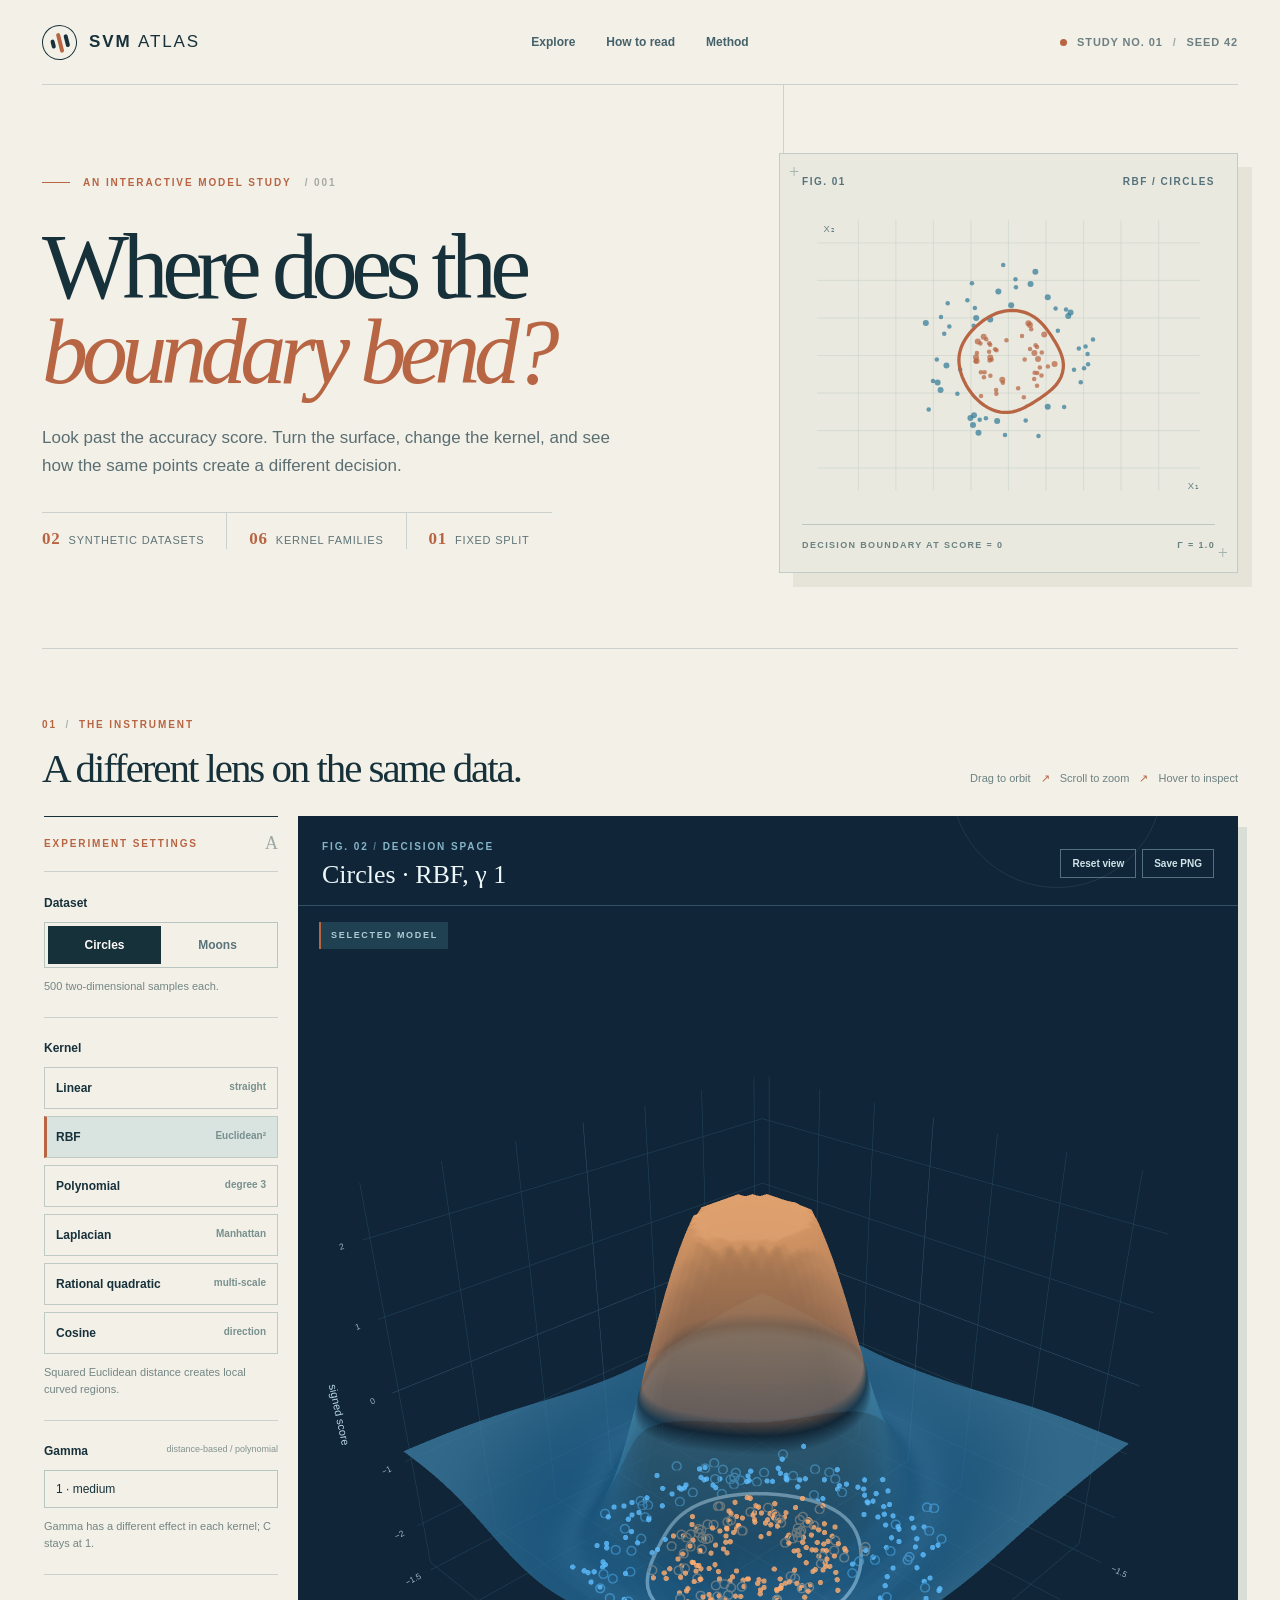
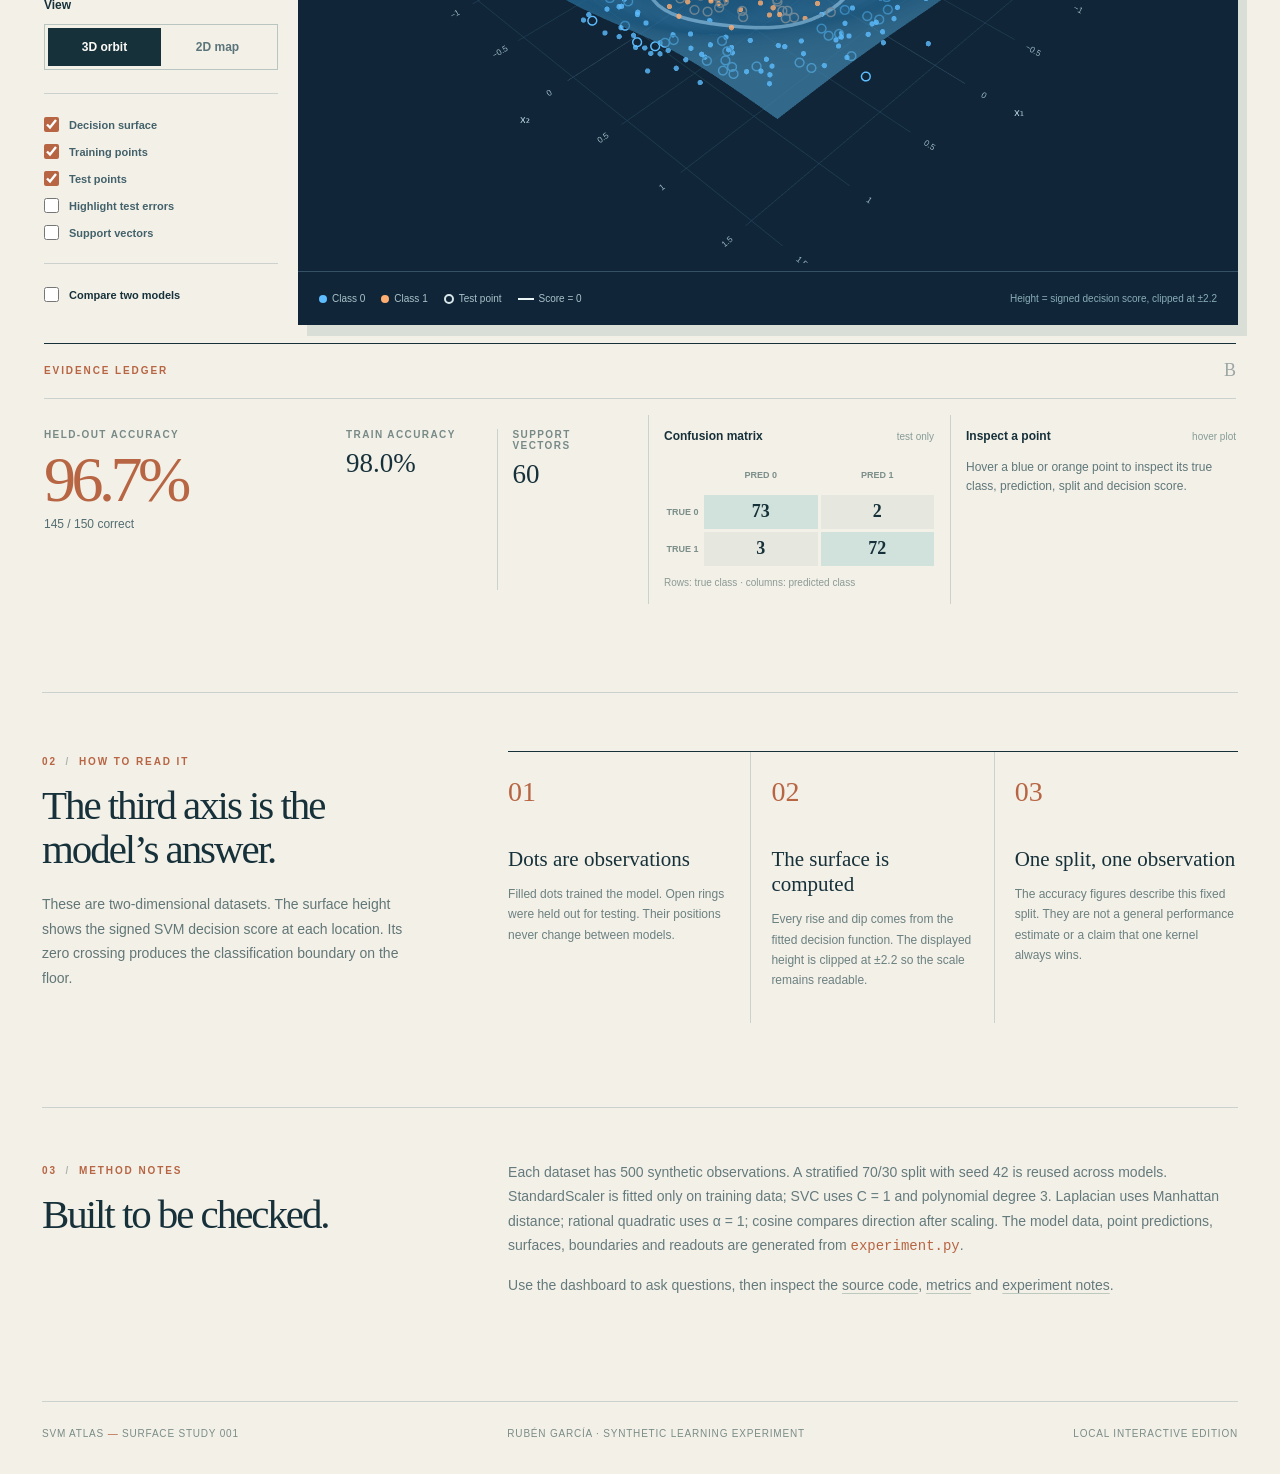
==== dashboard/index.html @ 15406831 "Publish SVM Kernel Atlas and interactive study" ====
<!doctype html>
<html lang="en">
<head>
  <meta charset="utf-8">
  <meta name="viewport" content="width=device-width, initial-scale=1">
  <meta name="theme-color" content="#f3f0e8">
  <meta name="description" content="Explore how SVM kernels change decision surfaces on synthetic circles and moons. Rotate the 3D model and compare held-out results.">
  <title>SVM Decision Surface Lab · Rubén García</title>
  <link rel="icon" href="favicon.svg" type="image/svg+xml">
  <link rel="stylesheet" href="styles.css">
  <script defer src="vendor/plotly.min.js"></script>
  <script defer src="data.js"></script>
  <script defer src="app.js"></script>
</head>
<body>
  <div class="site-shell">
    <header class="site-header">
      <a class="brand" href="#top" aria-label="SVM Decision Surface Lab, back to top">
        <span class="brand-mark" aria-hidden="true"><span></span><span></span><span></span></span>
        <span>SVM <strong>ATLAS</strong></span>
      </a>
      <nav aria-label="Page sections"><a href="#explore">Explore</a><a href="#how-to-read">How to read</a><a href="#method">Method</a></nav>
      <span class="header-status"><i aria-hidden="true"></i> Study no. 01 <span class="header-divider">/</span> Seed 42</span>
    </header>

    <main id="top">
      <section class="hero" aria-labelledby="hero-title">
        <div class="hero-copy">
          <div class="eyebrow"><span class="eyebrow-line"></span> AN INTERACTIVE MODEL STUDY <span class="hero-number">/ 001</span></div>
          <h1 id="hero-title">Where does the<br><em>boundary bend?</em></h1>
          <p>Look past the accuracy score. Turn the surface, change the kernel, and see how the same points create a different decision.</p>
          <div class="hero-meta"><span><b>02</b> synthetic datasets</span><span><b>06</b> kernel families</span><span><b>01</b> fixed split</span></div>
        </div>
        <figure class="hero-art" aria-label="Actual zero-score boundary and a sample of points from the circles RBF model"><div class="hero-art-top"><span>FIG. 01</span><span>RBF / CIRCLES</span></div><svg id="hero-plot" viewBox="0 0 440 320" role="img" aria-label="Circular SVM boundary among synthetic points"></svg><figcaption><span>Decision boundary at score = 0</span><span>γ = 1.0</span></figcaption></figure>
      </section>

      <section class="workspace" id="explore" aria-labelledby="explore-title">
        <div class="section-heading"><div><span class="section-index">01 <span>/</span> THE INSTRUMENT</span><h2 id="explore-title">A different lens on the same data.</h2></div><p id="view-instructions">Drag to orbit <span>↗</span> Scroll to zoom <span>↗</span> Hover to inspect</p></div>
        <div class="workspace-grid">
          <aside class="panel controls" aria-label="Experiment controls">
            <div class="panel-heading"><span class="panel-kicker">EXPERIMENT SETTINGS</span><span class="panel-id">A</span></div>
            <div class="control-group"><h3>Dataset</h3><div class="segmented" role="group" aria-label="Dataset"><button type="button" data-dataset="circles" class="active" aria-pressed="true">Circles</button><button type="button" data-dataset="moons" aria-pressed="false">Moons</button></div><p>500 two-dimensional samples each.</p></div>
            <div class="control-group"><h3>Kernel</h3><div class="kernel-stack" role="group" aria-label="Kernel"><button type="button" data-kernel="linear">Linear <span>straight</span></button><button type="button" data-kernel="rbf" class="active">RBF <span>Euclidean²</span></button><button type="button" data-kernel="poly">Polynomial <span>degree 3</span></button><button type="button" data-kernel="laplacian">Laplacian <span>Manhattan</span></button><button type="button" data-kernel="rational_quadratic">Rational quadratic <span>multi-scale</span></button><button type="button" data-kernel="cosine">Cosine <span>direction</span></button></div><p id="kernel-explainer">RBF compares squared Euclidean distances, creating local curved regions.</p></div>
            <div class="control-group"><label for="gamma">Gamma <span class="hint">distance-based / polynomial</span></label><select id="gamma"><option value="0.1">0.1 · low</option><option value="1" selected>1 · medium</option><option value="10">10 · high</option></select><p>Gamma has a different effect in each kernel; C stays at 1.</p></div>
            <div class="control-group"><h3>View</h3><div class="segmented" role="group" aria-label="Chart view"><button type="button" data-view="3d" class="active" aria-pressed="true">3D orbit</button><button type="button" data-view="2d" aria-pressed="false">2D map</button></div></div>
            <div class="control-group switch-list"><label><input type="checkbox" id="show-surface" checked><span>Decision surface</span></label><label><input type="checkbox" id="show-train" checked><span>Training points</span></label><label><input type="checkbox" id="show-test" checked><span>Test points</span></label><label><input type="checkbox" id="show-errors"><span>Highlight test errors</span></label><label><input type="checkbox" id="show-support"><span>Support vectors</span></label></div>
            <div class="control-group compare-controls"><label class="compare-switch"><input type="checkbox" id="compare"><span>Compare two models</span></label><div id="compare-options" hidden><label for="compare-kernel">Compare against</label><select id="compare-kernel"><option value="linear" selected>Linear</option><option value="rbf:0.1">RBF · gamma 0.1</option><option value="rbf:1">RBF · gamma 1</option><option value="rbf:10">RBF · gamma 10</option><option value="poly:0.1">Polynomial · gamma 0.1</option><option value="poly:1">Polynomial · gamma 1</option><option value="poly:10">Polynomial · gamma 10</option><option value="laplacian:0.1">Laplacian · gamma 0.1</option><option value="laplacian:1">Laplacian · gamma 1</option><option value="laplacian:10">Laplacian · gamma 10</option><option value="rational_quadratic:0.1">Rational quadratic · gamma 0.1</option><option value="rational_quadratic:1">Rational quadratic · gamma 1</option><option value="rational_quadratic:10">Rational quadratic · gamma 10</option><option value="cosine">Cosine</option></select><p>Both views share the same dataset and camera.</p></div></div>
          </aside>

          <div class="panel visual-panel">
            <div class="visual-toolbar"><div><span class="panel-kicker">FIG. 02 <span>/</span> DECISION SPACE</span><h3 id="chart-title">Circles · RBF, γ 1</h3></div><div class="toolbar-actions"><button type="button" id="reset-camera" title="Reset 3D camera">Reset view</button><button type="button" id="export-image" title="Download current chart as PNG">Save PNG</button></div></div>
            <div class="plot-grid" id="plot-grid"><div class="plot-unit"><span class="plot-label">SELECTED MODEL</span><div id="plot-a" class="plot" role="img" aria-label="Interactive decision surface for the selected SVM model"></div></div><div class="plot-unit secondary" id="secondary-unit" hidden><span class="plot-label">COMPARISON</span><div id="plot-b" class="plot" role="img" aria-label="Interactive decision surface for the comparison SVM model"></div></div></div>
            <div class="chart-foot"><div class="legend"><span><i class="dot blue"></i> Class 0</span><span><i class="dot orange"></i> Class 1</span><span><i class="ring"></i> Test point</span><span><i class="line"></i> Score = 0</span></div><span class="chart-note" id="chart-note">Height = signed decision score, clipped at ±2.2</span></div>
          </div>

          <aside class="panel results" aria-label="Model results">
            <div class="panel-heading"><span class="panel-kicker">EVIDENCE LEDGER</span><span class="panel-id">B</span></div>
            <div class="primary-stat"><span>HELD-OUT ACCURACY</span><strong id="test-accuracy">96.7%</strong><small id="correct-count">145 / 150 correct</small></div>
            <div class="metric-pair"><div><span>TRAIN ACCURACY</span><strong id="train-accuracy">98.0%</strong></div><div><span>SUPPORT VECTORS</span><strong id="support-count">60</strong></div></div>
            <div class="readout-block"><div class="block-title"><h3>Confusion matrix</h3><span>test only</span></div><div class="matrix" id="confusion-matrix" aria-label="Confusion matrix for held-out test samples"></div><div class="matrix-caption">Rows: true class · columns: predicted class</div></div>
            <div class="readout-block" id="comparison-readout" hidden><div class="block-title"><h3>Comparison</h3><span>same test points</span></div><p id="comparison-text"></p></div>
            <div class="readout-block inspect"><div class="block-title"><h3>Inspect a point</h3><span>hover plot</span></div><p id="point-detail">Hover a blue or orange point to inspect its true class, prediction, split and decision score.</p></div>
          </aside>
        </div>
      </section>

      <section class="explain-grid" id="how-to-read" aria-labelledby="read-title">
        <div><span class="section-index">02 <span>/</span> HOW TO READ IT</span><h2 id="read-title">The third axis is the model’s answer.</h2><p>These are two-dimensional datasets. The surface height shows the signed SVM decision score at each location. Its zero crossing produces the classification boundary on the floor.</p></div>
        <div class="explain-cards"><article><span>01</span><h3>Dots are observations</h3><p>Filled dots trained the model. Open rings were held out for testing. Their positions never change between models.</p></article><article><span>02</span><h3>The surface is computed</h3><p>Every rise and dip comes from the fitted decision function. The displayed height is clipped at ±2.2 so the scale remains readable.</p></article><article><span>03</span><h3>One split, one observation</h3><p>The accuracy figures describe this fixed split. They are not a general performance estimate or a claim that one kernel always wins.</p></article></div>
      </section>

      <section class="method" id="method" aria-labelledby="method-title"><div><span class="section-index">03 <span>/</span> METHOD NOTES</span><h2 id="method-title">Built to be checked.</h2></div><div><p>Each dataset has 500 synthetic observations. A stratified 70/30 split with seed 42 is reused across models. StandardScaler is fitted only on training data; SVC uses C = 1 and polynomial degree 3. Laplacian uses Manhattan distance; rational quadratic uses α = 1; cosine compares direction after scaling. The model data, point predictions, surfaces, boundaries and readouts are generated from <code>experiment.py</code>.</p><p>Use the dashboard to ask questions, then inspect the <a href="../experiment.py">source code</a>, <a href="../output/metrics.json">metrics</a> and <a href="../README.md">experiment notes</a>.</p></div></section>
    </main>
    <footer><span>SVM ATLAS <i>—</i> SURFACE STUDY 001</span><span>Rubén García · Synthetic learning experiment</span><span>Local interactive edition</span></footer>
  </div>
  <div class="loading" id="loading" role="status">Preparing the decision surface…</div>
</body>
</html>
---- dashboard/styles.css ----
:root {
  color-scheme: light;
  --paper: #f3f0e8;
  --white: #fcfaf6;
  --ink: #17313a;
  --muted: #6d7f80;
  --rule: #cbd2ce;
  --rust: #b76543;
  --blue: #327b99;
  --stage: #102638;
  --stage-rule: #365065;
  --sans: Inter, ui-sans-serif, -apple-system, BlinkMacSystemFont, "Segoe UI", sans-serif;
  --serif: Iowan Old Style, Baskerville, Georgia, serif;
}

* { box-sizing: border-box; }
html { scroll-behavior: smooth; }
body { margin: 0; min-width: 320px; color: var(--ink); background: var(--paper); font-family: var(--sans); }
button, select { font: inherit; }
button { cursor: pointer; }
a { color: inherit; text-decoration: none; }
a:hover { text-decoration: underline; text-underline-offset: 4px; }
:where(a, button, select, input):focus-visible { outline: 2px solid var(--rust); outline-offset: 3px; }
[hidden] { display: none !important; }
h1, h2, h3, p { margin-top: 0; }
figure { margin: 0; }

.site-shell { width: min(100% - 84px, 1660px); margin-inline: auto; }
.site-header { height: 85px; display: grid; grid-template-columns: 1fr auto 1fr; gap: 30px; align-items: center; border-bottom: 1px solid var(--rule); }
.brand { display: inline-flex; gap: 12px; align-items: center; width: max-content; font-size: 17px; letter-spacing: .11em; font-weight: 750; }
.brand strong { font-weight: 500; }
.brand:hover { text-decoration: none; }
.brand-mark { width: 35px; height: 35px; border: 1.4px solid var(--ink); border-radius: 50%; display: flex; align-items: center; justify-content: center; gap: 3px; transform: rotate(-14deg); }
.brand-mark span { display: block; width: 4px; border-radius: 5px; background: var(--ink); }
.brand-mark span:nth-child(1) { height: 9px; }
.brand-mark span:nth-child(2) { height: 20px; background: var(--rust); }
.brand-mark span:nth-child(3) { height: 13px; }
.site-header nav { display: flex; gap: 31px; }
.site-header nav a { font-size: 12px; color: #45616a; font-weight: 650; }
.header-status { justify-self: end; display: flex; gap: 10px; align-items: center; color: var(--muted); font-size: 11px; font-weight: 650; text-transform: uppercase; letter-spacing: .08em; }
.header-status i { width: 7px; height: 7px; border-radius: 50%; background: var(--rust); }
.header-divider { color: #a0aaa7; }

.hero { position: relative; min-height: 525px; display: grid; grid-template-columns: minmax(0, 1.1fr) minmax(350px, .75fr); gap: clamp(30px, 5vw, 95px); align-items: center; padding: 68px 0 75px; border-bottom: 1px solid var(--rule); }
.hero:before { content: ""; position: absolute; left: calc(62% - 1px); top: 0; width: 1px; height: 70px; background: var(--rule); }
.hero-copy { align-self: center; }
.eyebrow, .section-index, .panel-kicker, .panel-id, .plot-label { color: var(--rust); font-size: 10px; line-height: 1.2; font-weight: 800; letter-spacing: .19em; text-transform: uppercase; }
.eyebrow { display: flex; align-items: center; gap: 13px; }
.eyebrow-line { display: block; width: 28px; height: 1px; background: var(--rust); }
.hero-number { color: #a6aaa4; }
.hero h1 { font-family: var(--serif); font-size: clamp(70px, 7.2vw, 124px); font-weight: 500; line-height: .93; letter-spacing: -.07em; margin: 36px 0 28px; }
.hero h1 em { color: var(--rust); font-weight: 400; }
.hero-copy>p { max-width: 590px; font-size: 17px; line-height: 1.65; color: #5b6e72; margin-bottom: 32px; }
.hero-meta { display: flex; gap: 0; flex-wrap: wrap; border-top: 1px solid var(--rule); width: fit-content; max-width: 100%; }
.hero-meta span { display: flex; align-items: baseline; gap: 8px; padding: 16px 22px 0 0; margin-right: 22px; border-right: 1px solid var(--rule); color: #5f7477; font-size: 11px; text-transform: uppercase; letter-spacing: .07em; white-space: nowrap; }
.hero-meta span:last-child { border-right: 0; margin-right: 0; }
.hero-meta b { color: var(--rust); font-size: 17px; font-family: var(--serif); font-weight: 600; }
.hero-art { background: #e9e9df; min-height: 420px; padding: 22px; border: 1px solid #c2cbc6; box-shadow: 14px 14px 0 #e6e3d8; display: flex; flex-direction: column; justify-content: space-between; position: relative; }
.hero-art:before, .hero-art:after { content: "+"; position: absolute; color: #a3b3ae; font: 18px var(--serif); }
.hero-art:before { top: 8px; left: 9px; }.hero-art:after { bottom: 8px; right: 9px; }
.hero-art-top, .hero-art figcaption { display: flex; justify-content: space-between; gap: 20px; color: #55717a; text-transform: uppercase; font-size: 10px; font-weight: 750; letter-spacing: .15em; }
.hero-art figcaption { border-top: 1px solid #bbc8c0; padding-top: 15px; color: #6b8281; font-size: 9px; }
.hero-art svg { width: 100%; flex: 1; margin: 17px 0; overflow: visible; }
.hero-art .art-grid { stroke: #b8c7c1; stroke-width: .7; opacity: .55; }
.hero-art .art-boundary { fill: none; stroke: var(--rust); stroke-width: 3.5; stroke-linecap: round; stroke-linejoin: round; }
.hero-art .art-point-0 { fill: var(--blue); opacity: .72; }
.hero-art .art-point-1 { fill: var(--rust); opacity: .72; }
.hero-art .art-label { fill: #668084; font: 10px var(--sans); letter-spacing: .12em; }

.workspace, .explain-grid, .method { scroll-margin-top: 25px; }
.workspace { padding: 65px 0 88px; }
.section-heading { display: flex; align-items: end; justify-content: space-between; gap: 30px; margin-bottom: 26px; }
.section-index span { color: #aeb5ae; margin: 0 4px; }
.section-heading h2, .explain-grid h2, .method h2 { font: 500 clamp(35px, 3.2vw, 55px)/1.08 var(--serif); letter-spacing: -.05em; margin: 14px 0 0; }
.section-heading>p { color: #6d8181; font-size: 11px; white-space: nowrap; margin: 0 0 5px; }
.section-heading>p span { color: var(--rust); margin: 0 7px; }
.workspace-grid { display: grid; grid-template-columns: minmax(230px, 252px) minmax(460px, 1fr) minmax(240px, 276px); gap: 18px; align-items: stretch; }
.panel { min-width: 0; }
.controls, .results { padding: 0 2px; }
.panel-heading { display: flex; justify-content: space-between; align-items: center; border-top: 1px solid var(--ink); border-bottom: 1px solid var(--rule); padding: 16px 0; margin-bottom: 24px; }
.panel-id { color: #9ca7a4; font-family: var(--serif); font-size: 18px; font-weight: 400; letter-spacing: 0; }
.control-group { border-bottom: 1px solid var(--rule); padding: 0 0 23px; margin: 0 0 23px; }
.control-group h3, .control-group>label:not(.compare-switch) { display: block; font-size: 12px; font-weight: 750; margin: 0 0 12px; }
.control-group p { font-size: 11px; line-height: 1.5; color: #738684; margin: 10px 0 0; }
.segmented { display: flex; border: 1px solid #b8c5c1; padding: 3px; }
.segmented button { flex: 1; background: transparent; color: #5b7479; border: 0; min-width: 0; min-height: 38px; font-size: 12px; font-weight: 680; }
.segmented button.active { background: var(--ink); color: var(--white); }
.kernel-stack { display: grid; gap: 7px; }
.kernel-stack button { background: transparent; border: 1px solid #c0cac4; padding: 13px 11px; text-align: left; display: flex; justify-content: space-between; gap: 6px; color: var(--ink); font-size: 12px; font-weight: 700; transition: transform .18s, border-color .18s, background .18s; }
.kernel-stack button:hover { transform: translateX(3px); border-color: var(--rust); }
.kernel-stack button span { color: #78908e; font-size: 10px; font-weight: 550; }
.kernel-stack button.active { background: #d9e3df; border-left: 3px solid var(--rust); padding-left: 9px; }
.hint { float: right; color: #83928e; font-size: 9px; font-weight: 500; }
select { width: 100%; appearance: none; background: var(--white) linear-gradient(45deg, transparent 50%, var(--ink) 50%), linear-gradient(135deg, var(--ink) 50%, transparent 50%); background-position: calc(100% - 16px) 51%, calc(100% - 11px) 51%; background-size: 5px 5px; background-repeat: no-repeat; border: 1px solid #b9c5c0; border-radius: 0; padding: 11px 32px 11px 11px; color: var(--ink); font-size: 12px; }
select:disabled { opacity: .5; }
.switch-list { display: grid; gap: 12px; }
.switch-list label, .compare-switch { display: flex !important; align-items: center; gap: 10px; margin: 0 !important; color: #42616a; font-size: 11px !important; font-weight: 620 !important; cursor: pointer; }
.switch-list input, .compare-switch input { margin: 0; width: 15px; height: 15px; accent-color: var(--rust); }
.compare-controls { border: 0; margin-bottom: 0; }
.compare-switch { color: var(--ink) !important; font-weight: 780 !important; }
.compare-controls #compare-options { margin-top: 18px; }
.compare-controls #compare-options>label { font-size: 10px; color: #6c807c; }

.visual-panel { display: flex; flex-direction: column; background: var(--stage); color: #edf7f8; position: relative; overflow: hidden; box-shadow: 9px 11px 0 #d9ded6; }
.visual-panel:before { content: ""; position: absolute; width: 210px; height: 210px; border: 1px solid #ffffff13; border-radius: 50%; top: -140px; right: 8%; pointer-events: none; }
.visual-toolbar { display: flex; justify-content: space-between; align-items: center; gap: 15px; padding: 20px 24px 15px; border-bottom: 1px solid var(--stage-rule); }
.visual-toolbar .panel-kicker { color: #86b4c7; }.visual-toolbar .panel-kicker span { color: #52788a; }
.visual-toolbar h3 { margin: 6px 0 0; font: 400 26px var(--serif); }
.toolbar-actions { display: flex; gap: 6px; }
.toolbar-actions button { color: #d1e4e9; background: transparent; border: 1px solid #547080; padding: 8px 11px; font-size: 10px; font-weight: 730; white-space: nowrap; }
.toolbar-actions button:hover { background: #294e60; }.toolbar-actions button:disabled { opacity: .4; cursor: not-allowed; }
.plot-grid { display: grid; grid-template-columns: 1fr; flex: 1; min-height: 620px; }
.plot-grid.comparing { grid-template-columns: 1fr 1fr; }
.plot-unit { position: relative; min-width: 0; min-height: 620px; }
.plot-unit.secondary { border-left: 1px solid var(--stage-rule); }
.plot-label { position: absolute; z-index: 2; top: 16px; left: 21px; color: #afcad3; font-size: 9px; background: #1f4152; border-left: 2px solid var(--rust); padding: 8px 10px; }
.plot { width: 100%; height: 100%; min-height: 620px; }
.chart-foot { min-height: 54px; display: flex; align-items: center; justify-content: space-between; gap: 12px; flex-wrap: wrap; padding: 12px 21px; border-top: 1px solid var(--stage-rule); }
.legend { display: flex; align-items: center; gap: 16px; flex-wrap: wrap; }.legend span { display: flex; align-items: center; gap: 5px; color: #a9c2cb; font-size: 10px; }.legend i { display: inline-block; }
.legend .dot { width: 8px; height: 8px; border-radius: 50%; }.legend .blue { background: #5dbdff; }.legend .orange { background: #ffad70; }.legend .ring { border: 2px solid #d8e7ea; border-radius: 50%; width: 10px; height: 10px; }.legend .line { width: 16px; height: 2px; background: #eaf5f6; }
.chart-note { color: #8aadb9; font-size: 10px; }

.results .panel-heading { margin-bottom: 0; }
.primary-stat { padding: 23px 0 20px; border-bottom: 1px solid var(--rule); }
.primary-stat>span, .metric-pair span { display: block; font-size: 10px; text-transform: uppercase; letter-spacing: .14em; font-weight: 800; color: #778a87; }
.primary-stat strong { display: block; font: 500 clamp(58px, 5vw, 78px)/1 var(--serif); letter-spacing: -.07em; color: var(--rust); margin: 8px 0 2px; }
.primary-stat small { color: #526d70; font-size: 12px; }
.metric-pair { display: grid; grid-template-columns: 1fr 1fr; gap: 15px; padding: 21px 0; border-bottom: 1px solid var(--rule); }
.metric-pair>div+div { border-left: 1px solid var(--rule); padding-left: 15px; }
.metric-pair strong { display: block; font: 400 27px var(--serif); margin-top: 8px; }
.readout-block { padding-top: 21px; padding-bottom: 21px; border-bottom: 1px solid var(--rule); }
.block-title { display: flex; justify-content: space-between; gap: 8px; align-items: baseline; }.block-title h3 { font-size: 12px; margin: 0 0 15px; }.block-title span { font-size: 10px; color: #869b96; }
.matrix { display: grid; grid-template-columns: 37px 1fr 1fr; gap: 3px; }.matrix>* { display: grid; place-items: center; min-height: 34px; }.matrix .axis { font-size: 9px; font-weight: 800; color: #7b8e89; }.matrix .cell { background: #e6e8df; color: var(--ink); font: 600 18px var(--serif); }.matrix .cell.diag { background: #d1e2dc; }
.matrix-caption { font-size: 10px; line-height: 1.4; color: #8a9b94; margin-top: 10px; }.readout-block p { margin: 0; font-size: 12px; line-height: 1.6; color: #5f7779; }.inspect p { min-height: 65px; }

.explain-grid, .method { display: grid; grid-template-columns: minmax(250px, .8fr) minmax(0, 1.5fr); gap: clamp(40px, 6vw, 130px); padding: 58px 0 84px; border-top: 1px solid var(--rule); }
.explain-grid>div:first-child p { max-width: 500px; color: #617676; font-size: 14px; line-height: 1.75; margin-top: 21px; }
.explain-cards { display: grid; grid-template-columns: repeat(3, 1fr); gap: 0; border-top: 1px solid var(--ink); }
.explain-cards article { border-right: 1px solid var(--rule); padding: 24px 20px 20px; }.explain-cards article:first-child { padding-left: 0; }.explain-cards article:last-child { border-right: 0; padding-right: 0; }
.explain-cards article>span { color: var(--rust); font: 500 28px var(--serif); }.explain-cards h3 { margin: 39px 0 12px; font: 500 21px/1.2 var(--serif); }.explain-cards p { color: #6b8080; font-size: 12px; line-height: 1.7; }
.method { padding-top: 52px; padding-bottom: 90px; }.method p { font-size: 14px; line-height: 1.75; color: #647a7c; max-width: 800px; }.method code { color: var(--rust); }.method a { text-decoration: underline; text-underline-offset: 3px; text-decoration-color: #bdc8be; }
footer { border-top: 1px solid var(--rule); display: flex; justify-content: space-between; flex-wrap: wrap; gap: 16px; padding: 26px 0 36px; color: #7a8c87; font-size: 10px; letter-spacing: .08em; text-transform: uppercase; }.site-shell footer i { font-style: normal; color: var(--rust); }
.loading { position: fixed; z-index: 10; bottom: 22px; right: 22px; color: #edf7f8; background: var(--stage); border-left: 3px solid var(--rust); box-shadow: 0 15px 45px #1b35434d; padding: 12px 16px; font-size: 12px; }.loading[hidden] { display: none; }

@media (max-width: 1360px) {
  .workspace-grid { grid-template-columns: 238px minmax(0, 1fr); }
  .results { grid-column: 1 / -1; display: grid; grid-template-columns: repeat(4, minmax(0, 1fr)); gap: 16px; }
  .results .panel-heading { grid-column: 1 / -1; }
  .results .primary-stat, .results .metric-pair, .results .readout-block { border-bottom: 0; padding: 14px 0; }
  .results .readout-block { border-left: 1px solid var(--rule); padding-left: 15px; }
  .results #comparison-readout { grid-column: 2 / 4; }
}
@media (max-width: 900px) {
  .site-shell { width: min(100% - 38px, 100%); }
  .site-header nav { gap: 16px; }
  .header-status { display: none; }
  .site-header { grid-template-columns: 1fr auto; }
  .hero { grid-template-columns: 1fr; padding: 52px 0; }.hero:before { display: none; }.hero h1 { font-size: clamp(65px, 10vw, 100px); }.hero-art { width: min(100%, 620px); min-height: 360px; }
  .workspace-grid { grid-template-columns: 1fr; }
  .controls { display: grid; grid-template-columns: repeat(2, 1fr); gap: 18px; }.controls .panel-heading { grid-column: 1 / -1; margin-bottom: 0; }.controls .control-group { margin-bottom: 0; }.controls .compare-controls { grid-column: 1 / -1; }
  .results { grid-template-columns: repeat(2, minmax(0, 1fr)); }.results .panel-heading { margin-bottom: 0; }.results .readout-block:nth-of-type(3) { border-left: 0; padding-left: 0; }
  .explain-grid, .method { grid-template-columns: 1fr; gap: 25px; }
}
@media (max-width: 600px) {
  .site-shell { width: min(100% - 28px, 100%); }.site-header { height: 68px; }.site-header nav { display: none; }
  .hero { grid-template-columns: minmax(0, 1fr); gap: 35px; padding: 44px 0; }.hero-copy, .hero-art { min-width: 0; }.hero h1 { font-size: clamp(38px, 11.5vw, 55px); margin: 24px 0; }.hero-copy>p { font-size: 14px; }.hero-art { min-height: 290px; padding: 15px; box-shadow: 8px 8px 0 #e6e3d8; }.hero-meta span { margin-right: 8px; padding-right: 9px; font-size: 9px; }
  .workspace { padding-top: 44px; }.section-heading { display: block; }.section-heading>p { margin-top: 13px; white-space: normal; line-height: 1.6; }
  .controls, .results { display: block; }.controls .panel-heading { margin-bottom: 21px; }.controls .control-group { margin-bottom: 20px; }.results .readout-block, .results .metric-pair, .results .primary-stat { border-left: 0; padding-left: 0; border-bottom: 1px solid var(--rule); }
  .visual-toolbar { padding: 17px 13px; align-items: start; }.visual-toolbar h3 { font-size: 22px; }.toolbar-actions { flex-direction: column; }.toolbar-actions button { padding: 7px 8px; }
  .plot-grid.comparing { grid-template-columns: 1fr; }.plot-unit.secondary { border-left: 0; border-top: 1px solid var(--stage-rule); }.plot-grid, .plot-unit, .plot { min-height: 490px; }.chart-foot { padding: 13px; }
  .explain-cards { display: block; }.explain-cards article { border-right: 0; border-bottom: 1px solid var(--rule); padding: 18px 0; }.explain-cards h3 { margin: 10px 0; }.explain-grid, .method { padding: 42px 0 58px; }
}
@media (prefers-reduced-motion: reduce) {
  *, *:before, *:after { scroll-behavior: auto !important; transition-duration: .01ms !important; animation-duration: .01ms !important; }
}
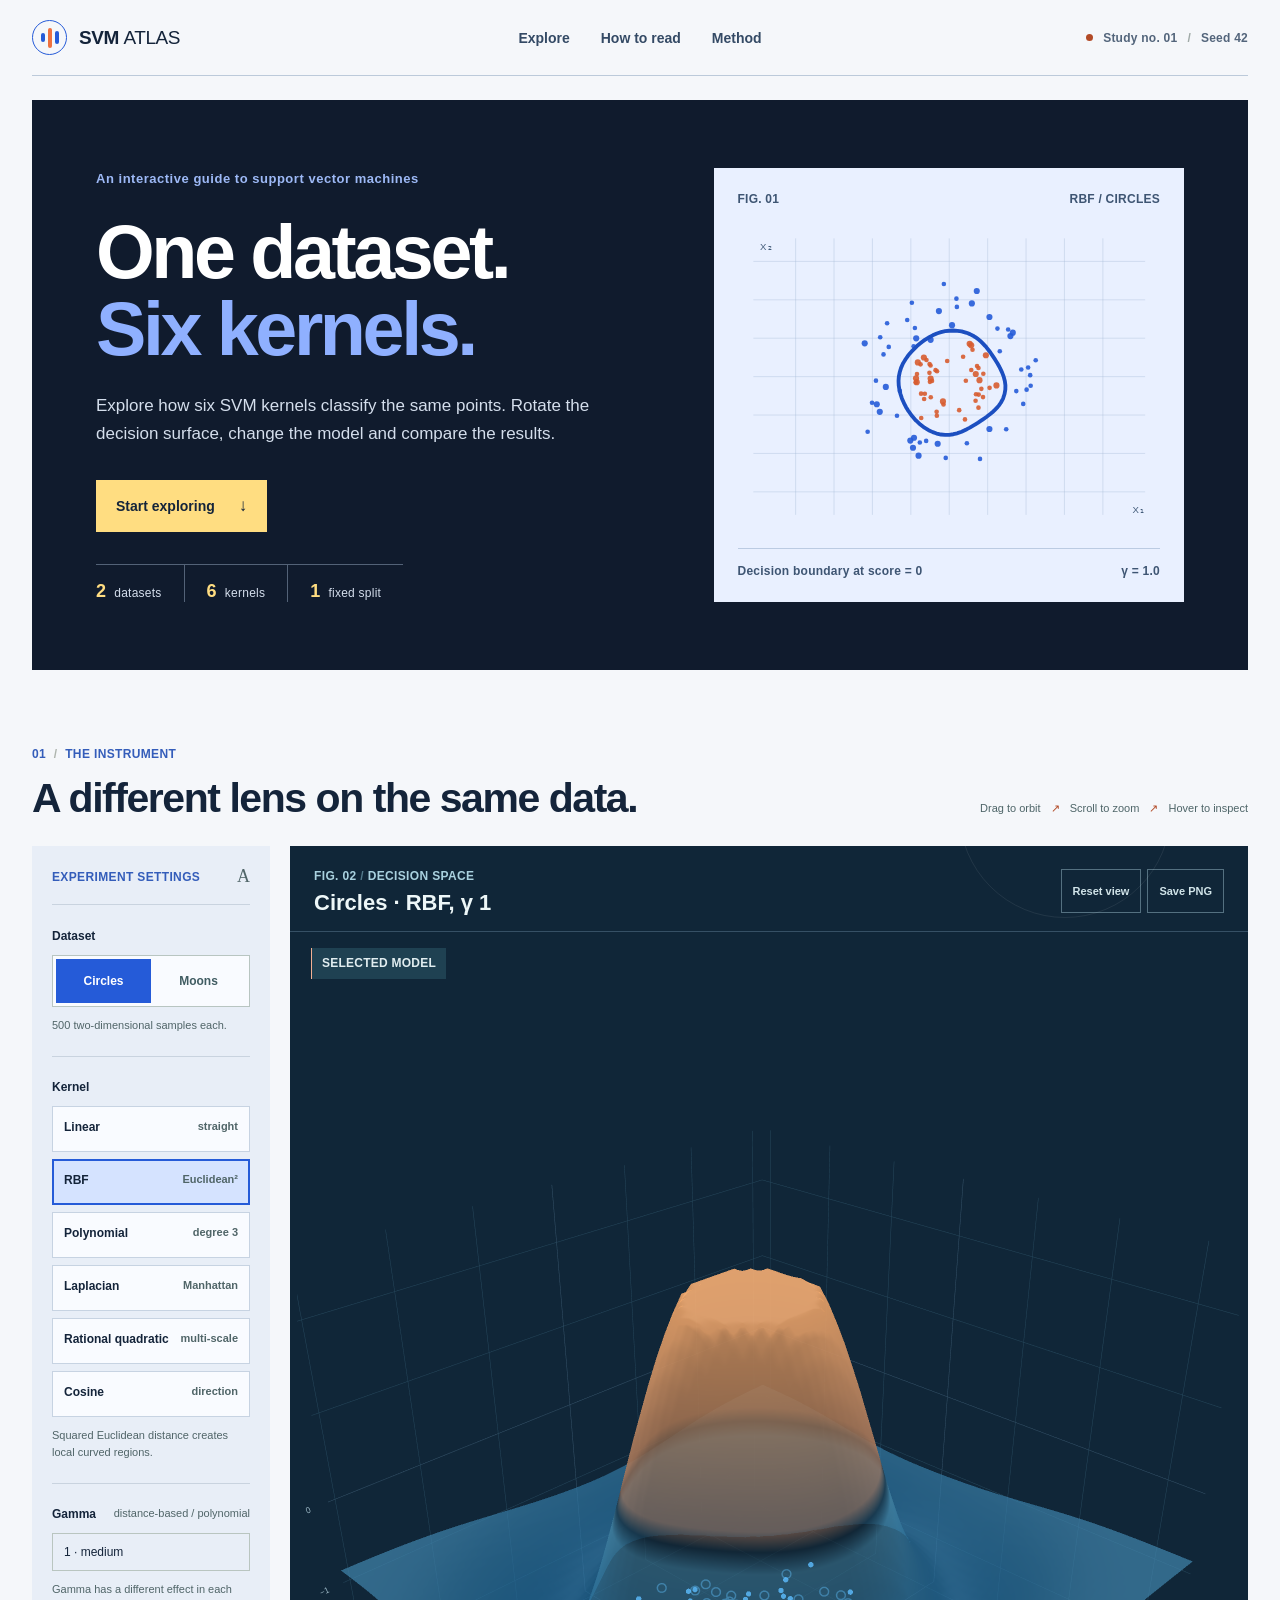
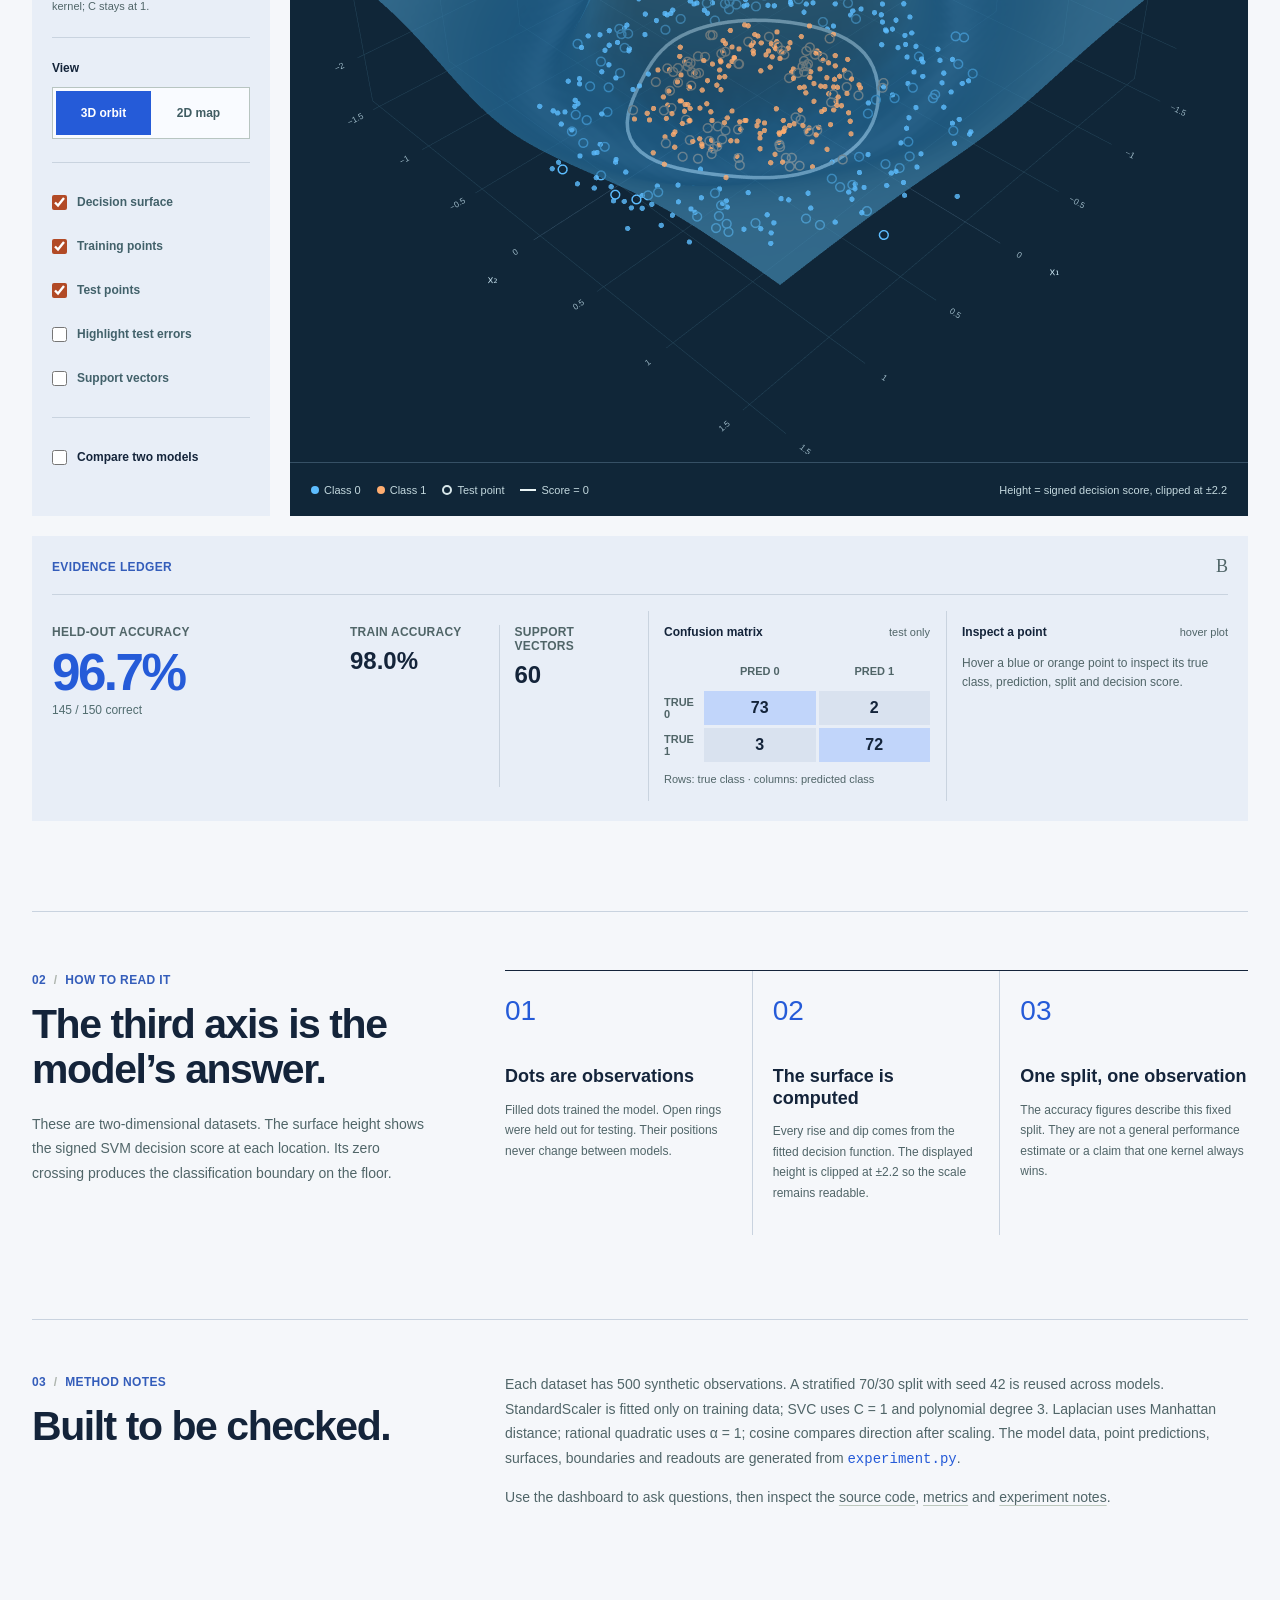
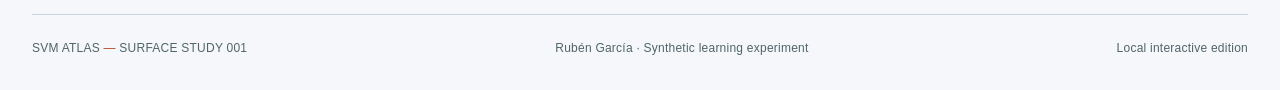
==== commit 0914670d: "Refresh interactive atlas design" ====
--- a/dashboard/index.html
+++ b/dashboard/index.html
@@ -3,7 +3,7 @@
 <head>
   <meta charset="utf-8">
   <meta name="viewport" content="width=device-width, initial-scale=1">
-  <meta name="theme-color" content="#f3f0e8">
+  <meta name="theme-color" content="#101b2d">
   <meta name="description" content="Explore how SVM kernels change decision surfaces on synthetic circles and moons. Rotate the 3D model and compare held-out results.">
   <title>SVM Decision Surface Lab · Rubén García</title>
   <link rel="icon" href="favicon.svg" type="image/svg+xml">
@@ -26,10 +26,11 @@
     <main id="top">
       <section class="hero" aria-labelledby="hero-title">
         <div class="hero-copy">
-          <div class="eyebrow"><span class="eyebrow-line"></span> AN INTERACTIVE MODEL STUDY <span class="hero-number">/ 001</span></div>
-          <h1 id="hero-title">Where does the<br><em>boundary bend?</em></h1>
-          <p>Look past the accuracy score. Turn the surface, change the kernel, and see how the same points create a different decision.</p>
-          <div class="hero-meta"><span><b>02</b> synthetic datasets</span><span><b>06</b> kernel families</span><span><b>01</b> fixed split</span></div>
+          <p class="hero-intro">An interactive guide to support vector machines</p>
+          <h1 id="hero-title">One dataset.<br><em>Six kernels.</em></h1>
+          <p>Explore how six SVM kernels classify the same points. Rotate the decision surface, change the model and compare the results.</p>
+          <a class="hero-action" href="#explore">Start exploring <span aria-hidden="true">↓</span></a>
+          <div class="hero-meta"><span><b>2</b> datasets</span><span><b>6</b> kernels</span><span><b>1</b> fixed split</span></div>
         </div>
         <figure class="hero-art" aria-label="Actual zero-score boundary and a sample of points from the circles RBF model"><div class="hero-art-top"><span>FIG. 01</span><span>RBF / CIRCLES</span></div><svg id="hero-plot" viewBox="0 0 440 320" role="img" aria-label="Circular SVM boundary among synthetic points"></svg><figcaption><span>Decision boundary at score = 0</span><span>γ = 1.0</span></figcaption></figure>
       </section>
--- a/dashboard/styles.css
+++ b/dashboard/styles.css
@@ -3,9 +3,9 @@
   --paper: #f3f0e8;
   --white: #fcfaf6;
   --ink: #17313a;
-  --muted: #6d7f80;
+  --muted: #53696c;
   --rule: #cbd2ce;
-  --rust: #b76543;
+  --rust: #985035;
   --blue: #327b99;
   --stage: #102638;
   --stage-rule: #365065;
@@ -48,17 +48,20 @@
 .eyebrow { display: flex; align-items: center; gap: 13px; }
 .eyebrow-line { display: block; width: 28px; height: 1px; background: var(--rust); }
 .hero-number { color: #a6aaa4; }
-.hero h1 { font-family: var(--serif); font-size: clamp(70px, 7.2vw, 124px); font-weight: 500; line-height: .93; letter-spacing: -.07em; margin: 36px 0 28px; }
+.hero h1 { font-family: var(--serif); font-size: clamp(70px, 7.2vw, 110px); font-weight: 500; line-height: .98; letter-spacing: -.04em; margin: 0 0 28px; }
 .hero h1 em { color: var(--rust); font-weight: 400; }
 .hero-copy>p { max-width: 590px; font-size: 17px; line-height: 1.65; color: #5b6e72; margin-bottom: 32px; }
+.hero-action { display: inline-flex; align-items: center; gap: 24px; padding: 13px 16px; margin-bottom: 32px; background: var(--ink); color: var(--white); font-size: 12px; font-weight: 700; }
+.hero-action:hover { background: #284d57; text-decoration: none; }
+.hero-action span { color: #f2b093; font-size: 17px; }
 .hero-meta { display: flex; gap: 0; flex-wrap: wrap; border-top: 1px solid var(--rule); width: fit-content; max-width: 100%; }
 .hero-meta span { display: flex; align-items: baseline; gap: 8px; padding: 16px 22px 0 0; margin-right: 22px; border-right: 1px solid var(--rule); color: #5f7477; font-size: 11px; text-transform: uppercase; letter-spacing: .07em; white-space: nowrap; }
 .hero-meta span:last-child { border-right: 0; margin-right: 0; }
 .hero-meta b { color: var(--rust); font-size: 17px; font-family: var(--serif); font-weight: 600; }
-.hero-art { background: #e9e9df; min-height: 420px; padding: 22px; border: 1px solid #c2cbc6; box-shadow: 14px 14px 0 #e6e3d8; display: flex; flex-direction: column; justify-content: space-between; position: relative; }
+.hero-art { background: #e9e9df; min-height: 420px; padding: 22px; border: 1px solid #c2cbc6; display: flex; flex-direction: column; justify-content: space-between; position: relative; }
 .hero-art:before, .hero-art:after { content: "+"; position: absolute; color: #a3b3ae; font: 18px var(--serif); }
 .hero-art:before { top: 8px; left: 9px; }.hero-art:after { bottom: 8px; right: 9px; }
-.hero-art-top, .hero-art figcaption { display: flex; justify-content: space-between; gap: 20px; color: #55717a; text-transform: uppercase; font-size: 10px; font-weight: 750; letter-spacing: .15em; }
+.hero-art-top, .hero-art figcaption { display: flex; justify-content: space-between; gap: 20px; color: #486167; text-transform: uppercase; font-size: 10px; font-weight: 750; letter-spacing: .15em; }
 .hero-art figcaption { border-top: 1px solid #bbc8c0; padding-top: 15px; color: #6b8281; font-size: 9px; }
 .hero-art svg { width: 100%; flex: 1; margin: 17px 0; overflow: visible; }
 .hero-art .art-grid { stroke: #b8c7c1; stroke-width: .7; opacity: .55; }
@@ -83,13 +86,13 @@
 .control-group h3, .control-group>label:not(.compare-switch) { display: block; font-size: 12px; font-weight: 750; margin: 0 0 12px; }
 .control-group p { font-size: 11px; line-height: 1.5; color: #738684; margin: 10px 0 0; }
 .segmented { display: flex; border: 1px solid #b8c5c1; padding: 3px; }
-.segmented button { flex: 1; background: transparent; color: #5b7479; border: 0; min-width: 0; min-height: 38px; font-size: 12px; font-weight: 680; }
+.segmented button { flex: 1; background: transparent; color: #405c62; border: 0; min-width: 0; min-height: 44px; font-size: 12px; font-weight: 680; }
 .segmented button.active { background: var(--ink); color: var(--white); }
 .kernel-stack { display: grid; gap: 7px; }
 .kernel-stack button { background: transparent; border: 1px solid #c0cac4; padding: 13px 11px; text-align: left; display: flex; justify-content: space-between; gap: 6px; color: var(--ink); font-size: 12px; font-weight: 700; transition: transform .18s, border-color .18s, background .18s; }
 .kernel-stack button:hover { transform: translateX(3px); border-color: var(--rust); }
 .kernel-stack button span { color: #78908e; font-size: 10px; font-weight: 550; }
-.kernel-stack button.active { background: #d9e3df; border-left: 3px solid var(--rust); padding-left: 9px; }
+.kernel-stack button.active { background: #d9e3df; border-color: #6d8581; }
 .hint { float: right; color: #83928e; font-size: 9px; font-weight: 500; }
 select { width: 100%; appearance: none; background: var(--white) linear-gradient(45deg, transparent 50%, var(--ink) 50%), linear-gradient(135deg, var(--ink) 50%, transparent 50%); background-position: calc(100% - 16px) 51%, calc(100% - 11px) 51%; background-size: 5px 5px; background-repeat: no-repeat; border: 1px solid #b9c5c0; border-radius: 0; padding: 11px 32px 11px 11px; color: var(--ink); font-size: 12px; }
 select:disabled { opacity: .5; }
@@ -101,7 +104,7 @@
 .compare-controls #compare-options { margin-top: 18px; }
 .compare-controls #compare-options>label { font-size: 10px; color: #6c807c; }
 
-.visual-panel { display: flex; flex-direction: column; background: var(--stage); color: #edf7f8; position: relative; overflow: hidden; box-shadow: 9px 11px 0 #d9ded6; }
+.visual-panel { display: flex; flex-direction: column; background: var(--stage); color: #edf7f8; position: relative; overflow: hidden; }
 .visual-panel:before { content: ""; position: absolute; width: 210px; height: 210px; border: 1px solid #ffffff13; border-radius: 50%; top: -140px; right: 8%; pointer-events: none; }
 .visual-toolbar { display: flex; justify-content: space-between; align-items: center; gap: 15px; padding: 20px 24px 15px; border-bottom: 1px solid var(--stage-rule); }
 .visual-toolbar .panel-kicker { color: #86b4c7; }.visual-toolbar .panel-kicker span { color: #52788a; }
@@ -113,7 +116,7 @@
 .plot-grid.comparing { grid-template-columns: 1fr 1fr; }
 .plot-unit { position: relative; min-width: 0; min-height: 620px; }
 .plot-unit.secondary { border-left: 1px solid var(--stage-rule); }
-.plot-label { position: absolute; z-index: 2; top: 16px; left: 21px; color: #afcad3; font-size: 9px; background: #1f4152; border-left: 2px solid var(--rust); padding: 8px 10px; }
+.plot-label { position: absolute; z-index: 2; top: 16px; left: 21px; color: #afcad3; font-size: 9px; background: #1f4152; border-left: 1px solid var(--rust); padding: 8px 10px; }
 .plot { width: 100%; height: 100%; min-height: 620px; }
 .chart-foot { min-height: 54px; display: flex; align-items: center; justify-content: space-between; gap: 12px; flex-wrap: wrap; padding: 12px 21px; border-top: 1px solid var(--stage-rule); }
 .legend { display: flex; align-items: center; gap: 16px; flex-wrap: wrap; }.legend span { display: flex; align-items: center; gap: 5px; color: #a9c2cb; font-size: 10px; }.legend i { display: inline-block; }
@@ -140,7 +143,32 @@
 .explain-cards article>span { color: var(--rust); font: 500 28px var(--serif); }.explain-cards h3 { margin: 39px 0 12px; font: 500 21px/1.2 var(--serif); }.explain-cards p { color: #6b8080; font-size: 12px; line-height: 1.7; }
 .method { padding-top: 52px; padding-bottom: 90px; }.method p { font-size: 14px; line-height: 1.75; color: #647a7c; max-width: 800px; }.method code { color: var(--rust); }.method a { text-decoration: underline; text-underline-offset: 3px; text-decoration-color: #bdc8be; }
 footer { border-top: 1px solid var(--rule); display: flex; justify-content: space-between; flex-wrap: wrap; gap: 16px; padding: 26px 0 36px; color: #7a8c87; font-size: 10px; letter-spacing: .08em; text-transform: uppercase; }.site-shell footer i { font-style: normal; color: var(--rust); }
-.loading { position: fixed; z-index: 10; bottom: 22px; right: 22px; color: #edf7f8; background: var(--stage); border-left: 3px solid var(--rust); box-shadow: 0 15px 45px #1b35434d; padding: 12px 16px; font-size: 12px; }.loading[hidden] { display: none; }
+.loading { position: fixed; z-index: 10; bottom: 22px; right: 22px; color: #edf7f8; background: var(--stage); border-left: 1px solid var(--rust); box-shadow: 0 8px 22px #10263833; padding: 12px 16px; font-size: 12px; }.loading[hidden] { display: none; }
+
+/* Keep supporting information readable alongside the decision surface. */
+.hero-meta span, .control-group p, .kernel-stack button span,
+.hint, .compare-controls #compare-options > label, .primary-stat > span,
+.metric-pair span, .block-title span, .matrix .axis, .matrix-caption,
+.explain-cards p, footer { color: #506568; }
+.section-heading > p, .hero-art figcaption { color: #4e6568; }
+.panel-id, .readout-block p, .explain-grid > div:first-child p, .method p { color: #506568; }
+.section-index, .panel-kicker, .plot-label, .hero-art-top,
+.hero-art figcaption, .control-group p, .kernel-stack button span,
+.hint, .compare-controls #compare-options > label, .toolbar-actions button,
+.legend span, .chart-note, .primary-stat > span, .metric-pair span,
+.block-title span, .matrix .axis, .matrix-caption, footer { font-size: 11px; }
+.header-status, .section-index, .panel-kicker, .plot-label,
+.hero-art-top, .hero-art figcaption, .hero-meta span,
+.primary-stat > span, .metric-pair span, footer {
+  text-transform: none; letter-spacing: .02em; font-size: 12px;
+}
+.primary-stat, .metric-pair, .matrix { font-variant-numeric: tabular-nums; }
+.toolbar-actions button { min-height: 44px; }
+.switch-list label, .compare-switch { min-height: 32px; font-size: 12px !important; }
+.legend span, .chart-note { color: #c3d8de; }
+.visual-panel .panel-kicker { color: #a9d1df; }
+.plot-label { color: #e1edf0; border-left: 1px solid #f2b093; }
+::selection { background: #b9d5d0; color: var(--ink); }
 
 @media (max-width: 1360px) {
   .workspace-grid { grid-template-columns: 238px minmax(0, 1fr); }
@@ -162,8 +190,8 @@
   .explain-grid, .method { grid-template-columns: 1fr; gap: 25px; }
 }
 @media (max-width: 600px) {
-  .site-shell { width: min(100% - 28px, 100%); }.site-header { height: 68px; }.site-header nav { display: none; }
-  .hero { grid-template-columns: minmax(0, 1fr); gap: 35px; padding: 44px 0; }.hero-copy, .hero-art { min-width: 0; }.hero h1 { font-size: clamp(38px, 11.5vw, 55px); margin: 24px 0; }.hero-copy>p { font-size: 14px; }.hero-art { min-height: 290px; padding: 15px; box-shadow: 8px 8px 0 #e6e3d8; }.hero-meta span { margin-right: 8px; padding-right: 9px; font-size: 9px; }
+  .site-shell { width: min(100% - 36px, 100%); }.site-header { height: 68px; }.site-header nav { display: none; }
+  .hero { grid-template-columns: minmax(0, 1fr); gap: 35px; padding: 44px 0; }.hero-copy, .hero-art { min-width: 0; }.hero h1 { font-size: clamp(38px, 11.5vw, 55px); margin: 0 0 24px; }.hero-copy>p { font-size: 14px; }.hero-art { min-height: 290px; padding: 15px; }.hero-meta span { margin-right: 8px; padding-right: 9px; font-size: 11px; }
   .workspace { padding-top: 44px; }.section-heading { display: block; }.section-heading>p { margin-top: 13px; white-space: normal; line-height: 1.6; }
   .controls, .results { display: block; }.controls .panel-heading { margin-bottom: 21px; }.controls .control-group { margin-bottom: 20px; }.results .readout-block, .results .metric-pair, .results .primary-stat { border-left: 0; padding-left: 0; border-bottom: 1px solid var(--rule); }
   .visual-toolbar { padding: 17px 13px; align-items: start; }.visual-toolbar h3 { font-size: 22px; }.toolbar-actions { flex-direction: column; }.toolbar-actions button { padding: 7px 8px; }
@@ -173,3 +201,70 @@
 @media (prefers-reduced-motion: reduce) {
   *, *:before, *:after { scroll-behavior: auto !important; transition-duration: .01ms !important; animation-duration: .01ms !important; }
 }
+
+/* A visual language built around the two classes and their decision boundary. */
+:root { --paper: #f5f7fa; --white: #fff; --ink: #14243a; --muted: #53657b; --rule: #c9d3df; --rust: #b24a26; --blue: #255bd8; --stage: #102638; }
+body { background: var(--paper); }
+.site-shell { width: min(100% - 64px, 1600px); }
+.site-header { height: 76px; border-color: #bccada; }
+.brand { letter-spacing: -.025em; font-size: 19px; }
+.brand-mark { transform: none; border-color: #255bd8; }
+.brand-mark span { background: #255bd8; }
+.brand-mark span:nth-child(2) { background: #ee713f; }
+.site-header nav a { font-size: 14px; color: #344a65; }
+.hero { margin-top: 24px; min-height: 570px; padding: clamp(32px, 5vw, 76px); grid-template-columns: minmax(0, 1fr) minmax(320px, .85fr); gap: clamp(32px, 5vw, 90px); background: #101b2d; color: #fff; border: 0; }
+.hero:before { display: none; }
+.hero .hero-intro { margin: 0 0 24px; color: #9db9f6; font-size: 13px; font-weight: 700; letter-spacing: .04em; }
+.hero h1 { margin: 0 0 24px; max-width: 780px; color: #fff; font-family: var(--sans); font-size: clamp(54px, 5.9vw, 92px); font-weight: 750; line-height: 1.02; letter-spacing: -.045em; }
+.hero h1 em { color: #8fb0ff; font-style: normal; font-weight: inherit; }
+.hero-copy > p:not(.hero-intro) { color: #d4deec; font-size: 17px; max-width: 535px; }
+.hero-action { background: #ffdd81; color: #14243a; padding: 16px 20px; min-height: 52px; font-size: 14px; }
+.hero-action:hover { background: #ffe9aa; color: #14243a; }
+.hero-action span { color: #14243a; }
+.hero-meta { border-color: #536277; }
+.hero-meta span { color: #d4deec; border-color: #536277; font-size: 12px; }
+.hero-meta b { color: #ffdd81; font-family: var(--sans); font-size: 18px; }
+.hero-art { min-height: 410px; border: 0; padding: 24px; background: #e9f0ff; color: #14243a; }
+.hero-art:before, .hero-art:after { display: none; }
+.hero-art-top, .hero-art figcaption { color: #3e5573; border-color: #bbcbe2; }
+.hero-art .art-grid { stroke: #a6bbd7; }
+.hero-art .art-boundary { stroke: #1c4fc0; stroke-width: 4; }
+.hero-art .art-point-0 { fill: #255bd8; opacity: .9; }
+.hero-art .art-point-1 { fill: #d75c30; opacity: .9; }
+.hero-art .art-label { fill: #435c7a; }
+.workspace { padding: 74px 0 90px; }
+.section-heading h2, .explain-grid h2, .method h2 { font-family: var(--sans); font-size: clamp(32px, 3.2vw, 48px); font-weight: 700; letter-spacing: -.035em; }
+.section-index, .panel-kicker { color: #345dba; letter-spacing: .03em; }
+.workspace-grid { gap: 20px; }
+.controls, .results { background: #e8eef7; padding: 20px; }
+.panel-heading { border-top: 0; padding-top: 0; }
+.segmented { background: #f9fbff; }
+.segmented button.active { background: #255bd8; }
+.kernel-stack button { background: #f9fbff; border-color: #c7d3e2; min-height: 46px; }
+.kernel-stack button.active { background: #d5e3ff; border: 2px solid #255bd8; padding: 12px 10px; }
+.visual-panel { background: var(--stage); }
+.visual-toolbar h3 { font-family: var(--sans); font-size: 22px; font-weight: 700; }
+.primary-stat strong { color: #255bd8; font-family: var(--sans); font-weight: 700; font-size: clamp(48px, 4vw, 65px); letter-spacing: -.05em; }
+.metric-pair strong { font-family: var(--sans); font-weight: 650; font-size: 24px; }
+.matrix .cell { font-family: var(--sans); font-size: 16px; background: #d9e2ef; }
+.matrix .cell.diag { background: #c1d5fa; }
+.explain-cards h3 { font-family: var(--sans); font-weight: 700; font-size: 18px; }
+.explain-cards article > span { color: #255bd8; font-family: var(--sans); }
+.method code { color: #255bd8; }
+@media (max-width: 900px) {
+  .site-shell { width: min(100% - 36px, 100%); }
+  .hero { grid-template-columns: 1fr; padding: 44px; }
+  .hero h1 { font-size: clamp(52px, 8vw, 76px); }
+  .hero-art { width: 100%; min-height: 340px; }
+  .controls, .results { padding: 20px; }
+}
+@media (max-width: 600px) {
+  .site-shell { width: min(100% - 36px, 100%); }
+  .hero { margin-top: 14px; padding: 28px 22px; gap: 28px; }
+  .hero h1 { font-size: clamp(38px, 10vw, 54px); margin-bottom: 20px; }
+  .hero .hero-intro { font-size: 12px; }
+  .hero-copy > p:not(.hero-intro) { font-size: 15px; }
+  .hero-meta span { font-size: 11px; }
+  .hero-art { min-height: 270px; padding: 16px; }
+  .workspace { padding-top: 48px; }
+}
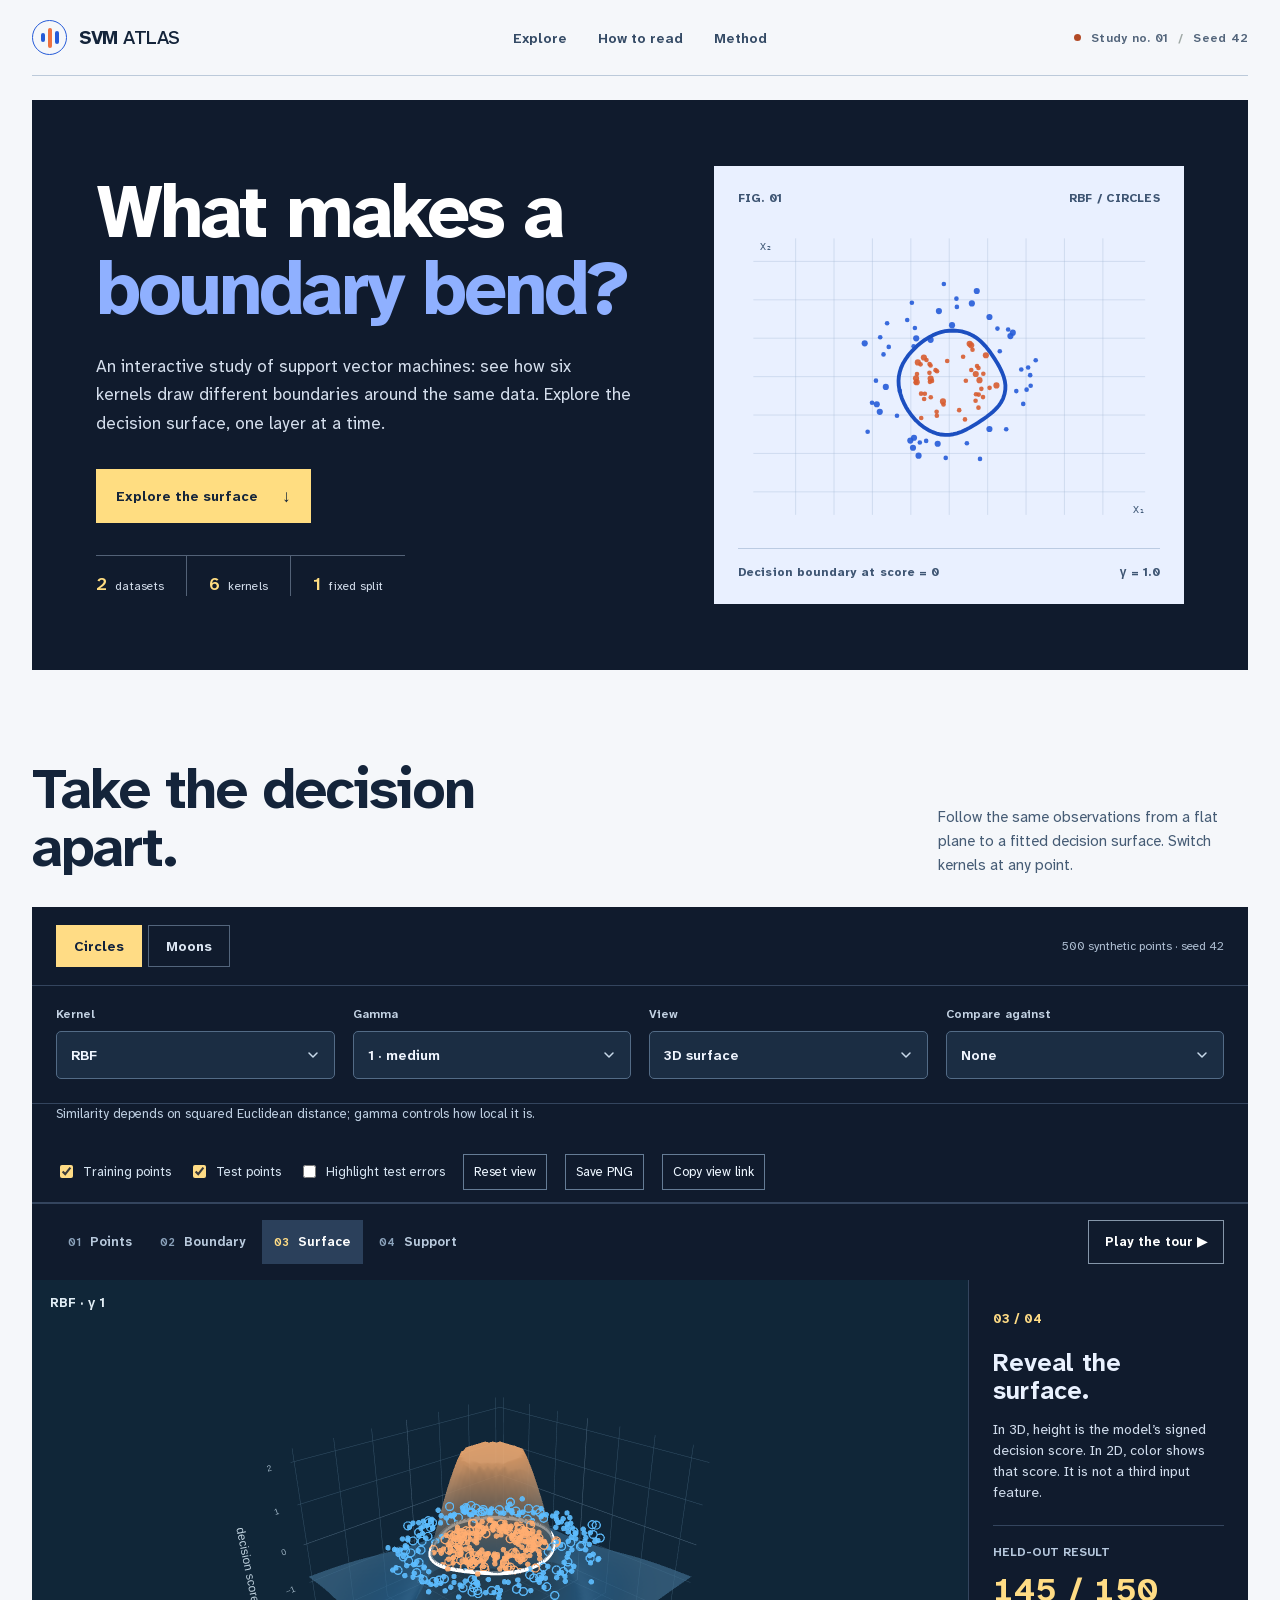
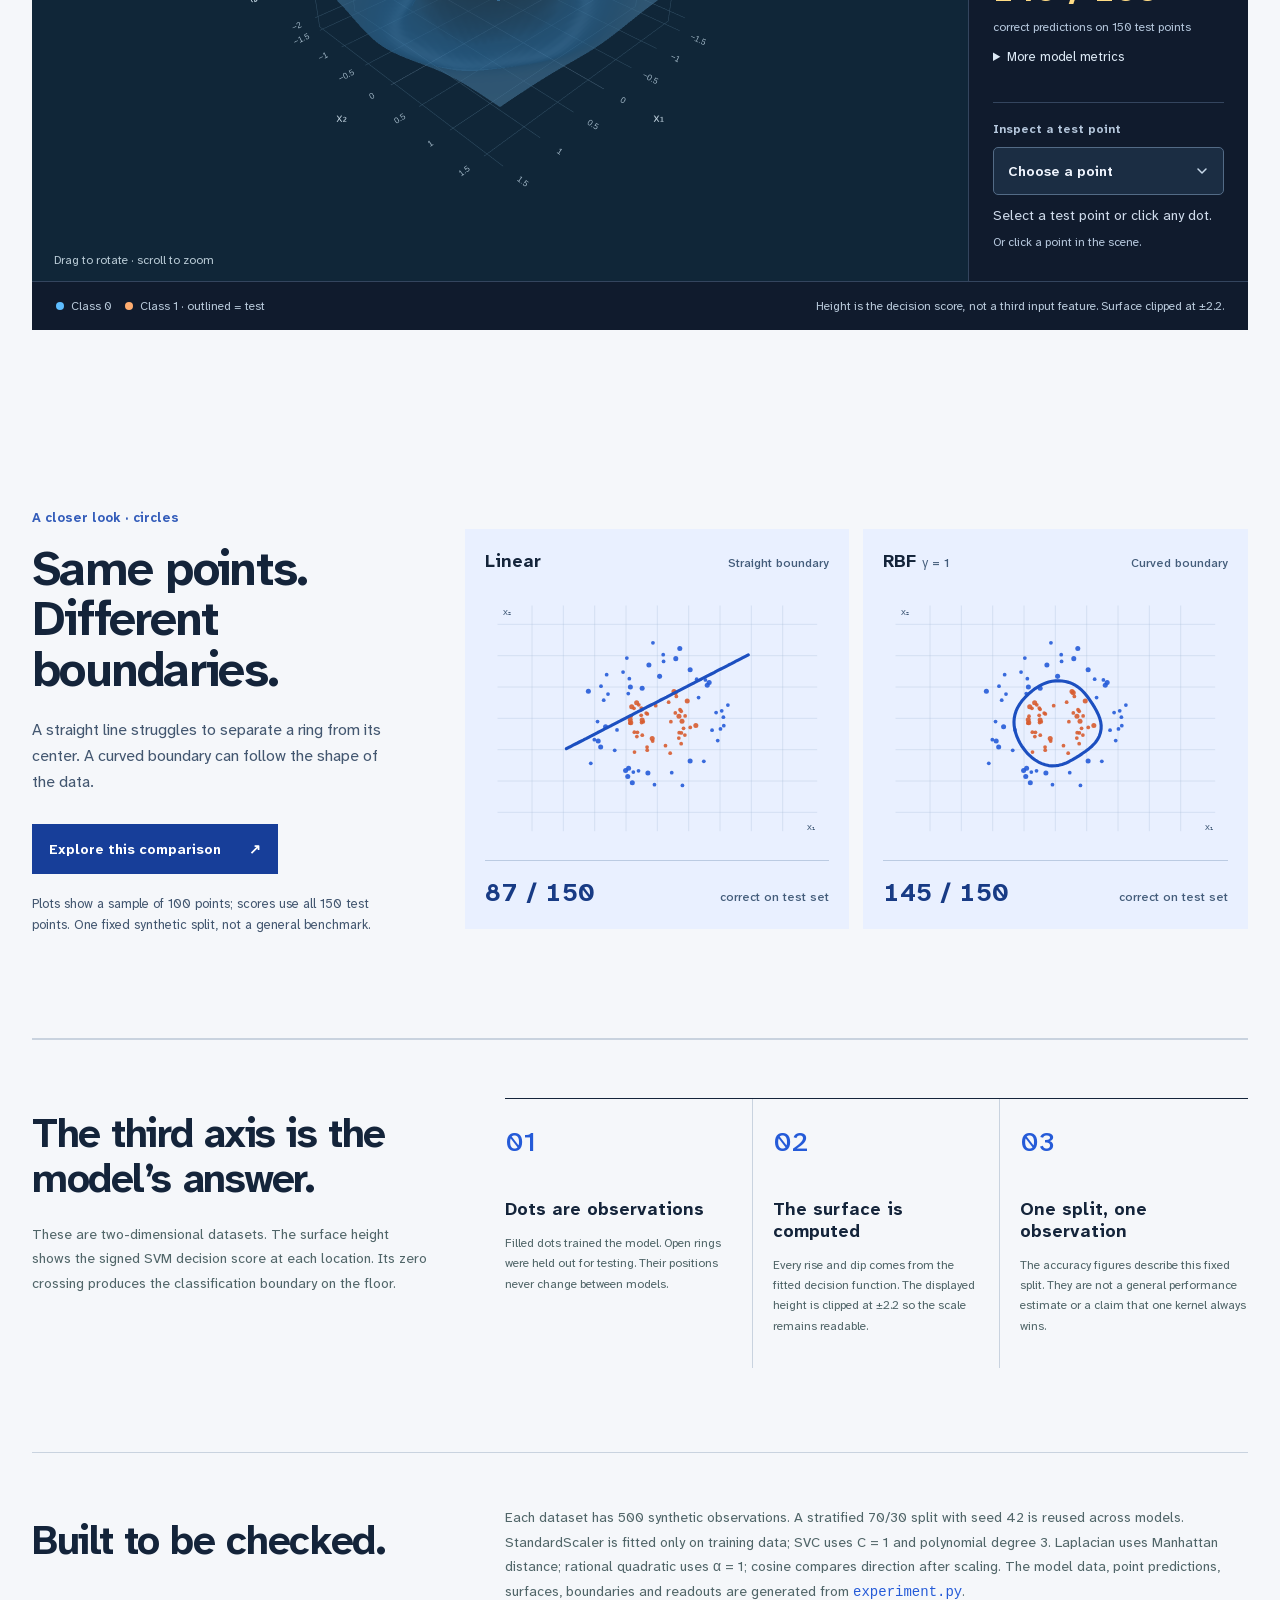
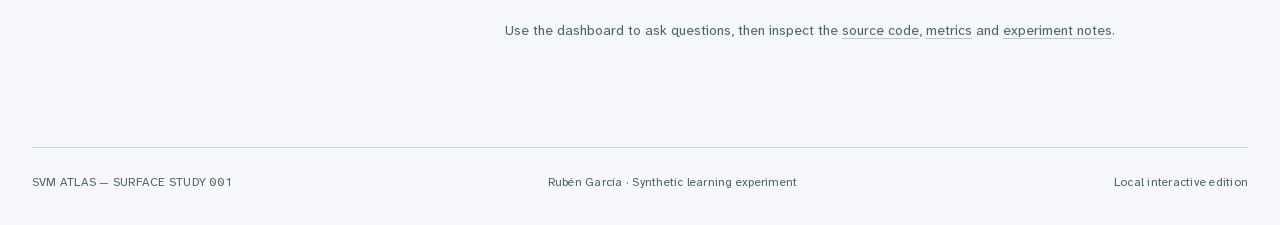
==== commit 74bf98ac: "Explorer-first atlas, legible type and no template chrome Codex's pass: the hero asks the question t" ====
--- a/dashboard/index.html
+++ b/dashboard/index.html
@@ -5,17 +5,18 @@
   <meta name="viewport" content="width=device-width, initial-scale=1">
   <meta name="theme-color" content="#101b2d">
   <meta name="description" content="Explore how SVM kernels change decision surfaces on synthetic circles and moons. Rotate the 3D model and compare held-out results.">
-  <title>SVM Decision Surface Lab · Rubén García</title>
+  <title>SVM Kernel Atlas · Rubén García</title>
   <link rel="icon" href="favicon.svg" type="image/svg+xml">
   <link rel="stylesheet" href="styles.css">
   <script defer src="vendor/plotly.min.js"></script>
   <script defer src="data.js"></script>
   <script defer src="app.js"></script>
+  <script defer src="walkthrough.js"></script>
 </head>
 <body>
   <div class="site-shell">
     <header class="site-header">
-      <a class="brand" href="#top" aria-label="SVM Decision Surface Lab, back to top">
+      <a class="brand" href="#top" aria-label="SVM Kernel Atlas, back to top">
         <span class="brand-mark" aria-hidden="true"><span></span><span></span><span></span></span>
         <span>SVM <strong>ATLAS</strong></span>
       </a>
@@ -26,51 +27,51 @@
     <main id="top">
       <section class="hero" aria-labelledby="hero-title">
         <div class="hero-copy">
-          <p class="hero-intro">An interactive guide to support vector machines</p>
-          <h1 id="hero-title">One dataset.<br><em>Six kernels.</em></h1>
-          <p>Explore how six SVM kernels classify the same points. Rotate the decision surface, change the model and compare the results.</p>
-          <a class="hero-action" href="#explore">Start exploring <span aria-hidden="true">↓</span></a>
+          <h1 id="hero-title">What makes a <br><em>boundary bend?</em></h1>
+          <p>An interactive study of support vector machines: see how six kernels draw different boundaries around the same data. Explore the decision surface, one layer at a time.</p>
+          <a class="hero-action" href="#explore">Explore the surface <span aria-hidden="true">↓</span></a>
           <div class="hero-meta"><span><b>2</b> datasets</span><span><b>6</b> kernels</span><span><b>1</b> fixed split</span></div>
         </div>
         <figure class="hero-art" aria-label="Actual zero-score boundary and a sample of points from the circles RBF model"><div class="hero-art-top"><span>FIG. 01</span><span>RBF / CIRCLES</span></div><svg id="hero-plot" viewBox="0 0 440 320" role="img" aria-label="Circular SVM boundary among synthetic points"></svg><figcaption><span>Decision boundary at score = 0</span><span>γ = 1.0</span></figcaption></figure>
       </section>
 
-      <section class="workspace" id="explore" aria-labelledby="explore-title">
-        <div class="section-heading"><div><span class="section-index">01 <span>/</span> THE INSTRUMENT</span><h2 id="explore-title">A different lens on the same data.</h2></div><p id="view-instructions">Drag to orbit <span>↗</span> Scroll to zoom <span>↗</span> Hover to inspect</p></div>
-        <div class="workspace-grid">
-          <aside class="panel controls" aria-label="Experiment controls">
-            <div class="panel-heading"><span class="panel-kicker">EXPERIMENT SETTINGS</span><span class="panel-id">A</span></div>
-            <div class="control-group"><h3>Dataset</h3><div class="segmented" role="group" aria-label="Dataset"><button type="button" data-dataset="circles" class="active" aria-pressed="true">Circles</button><button type="button" data-dataset="moons" aria-pressed="false">Moons</button></div><p>500 two-dimensional samples each.</p></div>
-            <div class="control-group"><h3>Kernel</h3><div class="kernel-stack" role="group" aria-label="Kernel"><button type="button" data-kernel="linear">Linear <span>straight</span></button><button type="button" data-kernel="rbf" class="active">RBF <span>Euclidean²</span></button><button type="button" data-kernel="poly">Polynomial <span>degree 3</span></button><button type="button" data-kernel="laplacian">Laplacian <span>Manhattan</span></button><button type="button" data-kernel="rational_quadratic">Rational quadratic <span>multi-scale</span></button><button type="button" data-kernel="cosine">Cosine <span>direction</span></button></div><p id="kernel-explainer">RBF compares squared Euclidean distances, creating local curved regions.</p></div>
-            <div class="control-group"><label for="gamma">Gamma <span class="hint">distance-based / polynomial</span></label><select id="gamma"><option value="0.1">0.1 · low</option><option value="1" selected>1 · medium</option><option value="10">10 · high</option></select><p>Gamma has a different effect in each kernel; C stays at 1.</p></div>
-            <div class="control-group"><h3>View</h3><div class="segmented" role="group" aria-label="Chart view"><button type="button" data-view="3d" class="active" aria-pressed="true">3D orbit</button><button type="button" data-view="2d" aria-pressed="false">2D map</button></div></div>
-            <div class="control-group switch-list"><label><input type="checkbox" id="show-surface" checked><span>Decision surface</span></label><label><input type="checkbox" id="show-train" checked><span>Training points</span></label><label><input type="checkbox" id="show-test" checked><span>Test points</span></label><label><input type="checkbox" id="show-errors"><span>Highlight test errors</span></label><label><input type="checkbox" id="show-support"><span>Support vectors</span></label></div>
-            <div class="control-group compare-controls"><label class="compare-switch"><input type="checkbox" id="compare"><span>Compare two models</span></label><div id="compare-options" hidden><label for="compare-kernel">Compare against</label><select id="compare-kernel"><option value="linear" selected>Linear</option><option value="rbf:0.1">RBF · gamma 0.1</option><option value="rbf:1">RBF · gamma 1</option><option value="rbf:10">RBF · gamma 10</option><option value="poly:0.1">Polynomial · gamma 0.1</option><option value="poly:1">Polynomial · gamma 1</option><option value="poly:10">Polynomial · gamma 10</option><option value="laplacian:0.1">Laplacian · gamma 0.1</option><option value="laplacian:1">Laplacian · gamma 1</option><option value="laplacian:10">Laplacian · gamma 10</option><option value="rational_quadratic:0.1">Rational quadratic · gamma 0.1</option><option value="rational_quadratic:1">Rational quadratic · gamma 1</option><option value="rational_quadratic:10">Rational quadratic · gamma 10</option><option value="cosine">Cosine</option></select><p>Both views share the same dataset and camera.</p></div></div>
-          </aside>
+      <section class="walkthrough" id="explore" aria-labelledby="walkthrough-title">
+        <span id="walkthrough"></span>
+        <div class="walkthrough-intro"><div><h2 id="walkthrough-title">Take the decision<br>apart.</h2></div><p>Follow the same observations from a flat plane to a fitted decision surface. Switch kernels at any point.</p></div>
+        <div class="walkthrough-frame">
+          <div class="walkthrough-toolbar"><div class="walkthrough-models" role="group" aria-label="Dataset"><button type="button" data-guide-dataset="circles" aria-pressed="true">Circles</button><button type="button" data-guide-dataset="moons" aria-pressed="false">Moons</button></div><span>500 synthetic points · seed 42</span></div>
+          <div class="guide-controls"><label>Kernel <select id="guide-kernel"><option value="linear">Linear</option><option value="rbf" selected>RBF</option><option value="poly">Polynomial</option><option value="laplacian">Laplacian</option><option value="rational_quadratic">Rational quadratic</option><option value="cosine">Cosine</option></select></label><label>Gamma <select id="guide-gamma"><option value="0.1">0.1 · low</option><option value="1" selected>1 · medium</option><option value="10">10 · high</option></select></label><label>View <select id="guide-view"><option value="3d">3D surface</option><option value="2d">2D map</option></select></label><label>Compare against <select id="guide-compare"><option value="">None</option><option value="linear">Linear</option><option value="rbf:0.1">RBF · γ 0.1</option><option value="rbf:1">RBF · γ 1</option><option value="rbf:10">RBF · γ 10</option><option value="poly:0.1">Polynomial · γ 0.1</option><option value="poly:1">Polynomial · γ 1</option><option value="poly:10">Polynomial · γ 10</option><option value="laplacian:0.1">Laplacian · γ 0.1</option><option value="laplacian:1">Laplacian · γ 1</option><option value="laplacian:10">Laplacian · γ 10</option><option value="rational_quadratic:0.1">Rational quadratic · γ 0.1</option><option value="rational_quadratic:1">Rational quadratic · γ 1</option><option value="rational_quadratic:10">Rational quadratic · γ 10</option><option value="cosine">Cosine</option></select></label></div>
+          <p class="guide-kernel-note" id="guide-kernel-note" aria-live="polite"></p>
+          <div class="guide-options"><label><input type="checkbox" id="guide-train" checked> Training points</label><label><input type="checkbox" id="guide-test" checked> Test points</label><label><input type="checkbox" id="guide-errors"> Highlight test errors</label><button type="button" id="guide-reset">Reset view</button><button type="button" id="guide-export">Save PNG</button><button type="button" id="guide-share">Copy view link</button><span id="guide-share-status" role="status" aria-live="polite"></span></div>
+          <div class="walkthrough-bottom"><div class="walkthrough-steps" role="group" aria-label="Decision layers"><button type="button" data-guide-step="0" aria-pressed="false"><span>01</span> Points</button><button type="button" data-guide-step="1" aria-pressed="false"><span>02</span> Boundary</button><button type="button" data-guide-step="2" aria-pressed="true"><span>03</span> Surface</button><button type="button" data-guide-step="3" aria-pressed="false"><span>04</span> Support</button></div><button type="button" class="walkthrough-play" id="guide-play">Play the tour <span aria-hidden="true">▶</span></button></div>
+          <div class="walkthrough-body">
+            <div class="walkthrough-stage"><div class="guide-plots" id="guide-plots"><div class="guide-plot-wrap"><span class="guide-plot-label" id="guide-primary-label">RBF · γ 1</span><div id="guide-plot" role="img" aria-label="Decision layers for the selected model" aria-describedby="guide-caption"></div></div><div class="guide-plot-wrap guide-secondary" id="guide-secondary" hidden><span class="guide-plot-label" id="guide-secondary-label">Comparison</span><div id="guide-plot-b" role="img" aria-label="Decision layers for the comparison model" aria-describedby="guide-caption"></div></div></div><p class="walkthrough-gesture" id="guide-gesture">Drag to rotate · scroll to zoom</p><div id="guide-error" role="status" hidden></div></div>
+            <aside class="walkthrough-aside"><span class="walkthrough-counter" id="guide-counter">03 / 04</span><h3 id="guide-title">Reveal the surface.</h3><p id="guide-description">Height is the model’s decision score, not a third input feature.</p><div class="walkthrough-result"><span>HELD-OUT RESULT</span><strong id="guide-score">—</strong><small id="guide-score-detail">correct predictions on 150 test points</small><p id="guide-comparison-result" hidden></p><details class="guide-metrics"><summary>More model metrics</summary><p id="guide-extra-metrics"></p><table aria-label="Confusion matrix for the test set"><thead><tr><th>Actual / predicted</th><th>Class 0</th><th>Class 1</th></tr></thead><tbody><tr><th>Class 0</th><td id="guide-m00"></td><td id="guide-m01"></td></tr><tr><th>Class 1</th><td id="guide-m10"></td><td id="guide-m11"></td></tr></tbody></table></details></div><div class="walkthrough-point"><label for="guide-point">Inspect a test point</label><select id="guide-point"></select><p id="guide-point-detail" aria-live="polite"></p><small>Or click a point in the scene.</small></div></aside>
+          </div>
+          <div class="walkthrough-caption"><span><i></i> Class 0 <i></i> Class 1 · outlined = test</span><span id="guide-caption">Height is the decision score, not a third input feature. Surface clipped at ±2.2.</span></div>
+        </div>
+      </section>
 
-          <div class="panel visual-panel">
-            <div class="visual-toolbar"><div><span class="panel-kicker">FIG. 02 <span>/</span> DECISION SPACE</span><h3 id="chart-title">Circles · RBF, γ 1</h3></div><div class="toolbar-actions"><button type="button" id="reset-camera" title="Reset 3D camera">Reset view</button><button type="button" id="export-image" title="Download current chart as PNG">Save PNG</button></div></div>
-            <div class="plot-grid" id="plot-grid"><div class="plot-unit"><span class="plot-label">SELECTED MODEL</span><div id="plot-a" class="plot" role="img" aria-label="Interactive decision surface for the selected SVM model"></div></div><div class="plot-unit secondary" id="secondary-unit" hidden><span class="plot-label">COMPARISON</span><div id="plot-b" class="plot" role="img" aria-label="Interactive decision surface for the comparison SVM model"></div></div></div>
-            <div class="chart-foot"><div class="legend"><span><i class="dot blue"></i> Class 0</span><span><i class="dot orange"></i> Class 1</span><span><i class="ring"></i> Test point</span><span><i class="line"></i> Score = 0</span></div><span class="chart-note" id="chart-note">Height = signed decision score, clipped at ±2.2</span></div>
-          </div>
-
-          <aside class="panel results" aria-label="Model results">
-            <div class="panel-heading"><span class="panel-kicker">EVIDENCE LEDGER</span><span class="panel-id">B</span></div>
-            <div class="primary-stat"><span>HELD-OUT ACCURACY</span><strong id="test-accuracy">96.7%</strong><small id="correct-count">145 / 150 correct</small></div>
-            <div class="metric-pair"><div><span>TRAIN ACCURACY</span><strong id="train-accuracy">98.0%</strong></div><div><span>SUPPORT VECTORS</span><strong id="support-count">60</strong></div></div>
-            <div class="readout-block"><div class="block-title"><h3>Confusion matrix</h3><span>test only</span></div><div class="matrix" id="confusion-matrix" aria-label="Confusion matrix for held-out test samples"></div><div class="matrix-caption">Rows: true class · columns: predicted class</div></div>
-            <div class="readout-block" id="comparison-readout" hidden><div class="block-title"><h3>Comparison</h3><span>same test points</span></div><p id="comparison-text"></p></div>
-            <div class="readout-block inspect"><div class="block-title"><h3>Inspect a point</h3><span>hover plot</span></div><p id="point-detail">Hover a blue or orange point to inspect its true class, prediction, split and decision score.</p></div>
-          </aside>
+      <section class="comparison-story" id="comparison-story" aria-labelledby="story-title">
+        <div class="story-copy">
+          <p class="story-label">A closer look · circles</p>
+          <h2 id="story-title">Same points.<br>Different boundaries.</h2>
+          <p>A straight line struggles to separate a ring from its center. A curved boundary can follow the shape of the data.</p>
+          <button class="story-action" id="try-comparison" type="button">Explore this comparison <span aria-hidden="true">↗</span></button>
+          <p class="story-note">Plots show a sample of 100 points; scores use all 150 test points. One fixed synthetic split, not a general benchmark.</p>
+        </div>
+        <div class="story-figures" aria-label="Comparison of linear and RBF models on the circles dataset">
+          <figure class="story-figure"><div class="story-figure-head"><h3>Linear</h3><span>Straight boundary</span></div><svg id="story-linear" viewBox="0 0 440 320" role="img" aria-label="Linear decision boundary and circles data"></svg><figcaption><strong id="story-linear-score">—</strong><span>correct on test set</span></figcaption></figure>
+          <figure class="story-figure"><div class="story-figure-head"><h3>RBF <span>γ = 1</span></h3><span>Curved boundary</span></div><svg id="story-rbf" viewBox="0 0 440 320" role="img" aria-label="RBF decision boundary and circles data"></svg><figcaption><strong id="story-rbf-score">—</strong><span>correct on test set</span></figcaption></figure>
         </div>
       </section>
 
       <section class="explain-grid" id="how-to-read" aria-labelledby="read-title">
-        <div><span class="section-index">02 <span>/</span> HOW TO READ IT</span><h2 id="read-title">The third axis is the model’s answer.</h2><p>These are two-dimensional datasets. The surface height shows the signed SVM decision score at each location. Its zero crossing produces the classification boundary on the floor.</p></div>
+        <div><h2 id="read-title">The third axis is the model’s answer.</h2><p>These are two-dimensional datasets. The surface height shows the signed SVM decision score at each location. Its zero crossing produces the classification boundary on the floor.</p></div>
         <div class="explain-cards"><article><span>01</span><h3>Dots are observations</h3><p>Filled dots trained the model. Open rings were held out for testing. Their positions never change between models.</p></article><article><span>02</span><h3>The surface is computed</h3><p>Every rise and dip comes from the fitted decision function. The displayed height is clipped at ±2.2 so the scale remains readable.</p></article><article><span>03</span><h3>One split, one observation</h3><p>The accuracy figures describe this fixed split. They are not a general performance estimate or a claim that one kernel always wins.</p></article></div>
       </section>
 
-      <section class="method" id="method" aria-labelledby="method-title"><div><span class="section-index">03 <span>/</span> METHOD NOTES</span><h2 id="method-title">Built to be checked.</h2></div><div><p>Each dataset has 500 synthetic observations. A stratified 70/30 split with seed 42 is reused across models. StandardScaler is fitted only on training data; SVC uses C = 1 and polynomial degree 3. Laplacian uses Manhattan distance; rational quadratic uses α = 1; cosine compares direction after scaling. The model data, point predictions, surfaces, boundaries and readouts are generated from <code>experiment.py</code>.</p><p>Use the dashboard to ask questions, then inspect the <a href="../experiment.py">source code</a>, <a href="../output/metrics.json">metrics</a> and <a href="../README.md">experiment notes</a>.</p></div></section>
+      <section class="method" id="method" aria-labelledby="method-title"><div><h2 id="method-title">Built to be checked.</h2></div><div><p>Each dataset has 500 synthetic observations. A stratified 70/30 split with seed 42 is reused across models. StandardScaler is fitted only on training data; SVC uses C = 1 and polynomial degree 3. Laplacian uses Manhattan distance; rational quadratic uses α = 1; cosine compares direction after scaling. The model data, point predictions, surfaces, boundaries and readouts are generated from <code>experiment.py</code>.</p><p>Use the dashboard to ask questions, then inspect the <a href="../experiment.py">source code</a>, <a href="../output/metrics.json">metrics</a> and <a href="../README.md">experiment notes</a>.</p></div></section>
     </main>
     <footer><span>SVM ATLAS <i>—</i> SURFACE STUDY 001</span><span>Rubén García · Synthetic learning experiment</span><span>Local interactive edition</span></footer>
   </div>
--- a/dashboard/styles.css
+++ b/dashboard/styles.css
@@ -1,3 +1,5 @@
+/* Atkinson Hyperlegible Next (SIL OFL 1.1, fonts/OFL.txt): letterforms and numerals built to be told apart, for a page read through its figures. */
+@font-face { font-family: "Atkinson Hyperlegible Next"; src: url("fonts/AtkinsonHyperlegibleNext-latin.woff2") format("woff2"); font-weight: 200 800; font-style: normal; font-display: swap; }
 :root {
   color-scheme: light;
   --paper: #f3f0e8;
@@ -9,7 +11,7 @@
   --blue: #327b99;
   --stage: #102638;
   --stage-rule: #365065;
-  --sans: Inter, ui-sans-serif, -apple-system, BlinkMacSystemFont, "Segoe UI", sans-serif;
+  --sans: "Atkinson Hyperlegible Next", ui-sans-serif, -apple-system, BlinkMacSystemFont, "Segoe UI", sans-serif;
   --serif: Iowan Old Style, Baskerville, Georgia, serif;
 }
 
@@ -143,7 +145,7 @@
 .explain-cards article>span { color: var(--rust); font: 500 28px var(--serif); }.explain-cards h3 { margin: 39px 0 12px; font: 500 21px/1.2 var(--serif); }.explain-cards p { color: #6b8080; font-size: 12px; line-height: 1.7; }
 .method { padding-top: 52px; padding-bottom: 90px; }.method p { font-size: 14px; line-height: 1.75; color: #647a7c; max-width: 800px; }.method code { color: var(--rust); }.method a { text-decoration: underline; text-underline-offset: 3px; text-decoration-color: #bdc8be; }
 footer { border-top: 1px solid var(--rule); display: flex; justify-content: space-between; flex-wrap: wrap; gap: 16px; padding: 26px 0 36px; color: #7a8c87; font-size: 10px; letter-spacing: .08em; text-transform: uppercase; }.site-shell footer i { font-style: normal; color: var(--rust); }
-.loading { position: fixed; z-index: 10; bottom: 22px; right: 22px; color: #edf7f8; background: var(--stage); border-left: 1px solid var(--rust); box-shadow: 0 8px 22px #10263833; padding: 12px 16px; font-size: 12px; }.loading[hidden] { display: none; }
+.loading { position: fixed; z-index: 10; bottom: 22px; right: 22px; color: #edf7f8; background: var(--stage); border-left: 1px solid var(--rust); box-shadow: 0 8px 22px rgb(4 10 18 / .32); padding: 12px 16px; font-size: 12px; }.loading[hidden] { display: none; }
 
 /* Keep supporting information readable alongside the decision surface. */
 .hero-meta span, .control-group p, .kernel-stack button span,
@@ -268,3 +270,103 @@
   .hero-art { min-height: 270px; padding: 16px; }
   .workspace { padding-top: 48px; }
 }
+
+/* A direct comparison using the same predictions as the interactive lab. */
+.comparison-story { display: grid; grid-template-columns: minmax(240px, .8fr) minmax(0, 1.7fr); gap: clamp(32px, 5vw, 84px); align-items: center; padding: clamp(55px, 7vw, 108px) 0; border-bottom: 1px solid var(--rule); }
+.story-copy { max-width: 410px; }
+.story-label { margin: 0 0 18px; color: #345dba; font-size: 13px; font-weight: 700; }
+.story-copy h2 { margin: 0 0 22px; font-size: clamp(36px, 3.8vw, 57px); line-height: 1.04; letter-spacing: -.035em; }
+.story-copy > p:not(.story-label) { color: #435770; font-size: 16px; line-height: 1.6; }
+.story-action { display: inline-flex; gap: 28px; align-items: center; min-height: 50px; margin: 14px 0 20px; padding: 12px 17px; color: #fff; background: #173e99; border: 0; font-weight: 700; font-size: 14px; text-align: left; }
+.story-action:hover { background: #102e75; }
+.story-copy .story-note { max-width: 340px; font-size: 13px !important; }
+.story-figures { display: grid; grid-template-columns: repeat(2, minmax(0, 1fr)); gap: 14px; }
+.story-figure { min-width: 0; padding: 20px; background: #e9f0ff; }
+.story-figure-head, .story-figure figcaption { display: flex; justify-content: space-between; gap: 12px; align-items: baseline; }
+.story-figure-head h3 { margin: 0; font-size: 18px; }
+.story-figure-head h3 span, .story-figure-head > span, .story-figure figcaption span { color: #435c7a; font-size: 12px; font-weight: 500; }
+.story-figure svg { display: block; width: 100%; margin: 20px 0 16px; }
+.story-figure .art-grid { stroke: #a6bbd7; stroke-width: .7; opacity: .55; }
+.story-figure .art-boundary { fill: none; stroke: #1c4fc0; stroke-width: 4; stroke-linecap: round; stroke-linejoin: round; }
+.story-figure .art-point-0 { fill: #255bd8; opacity: .9; }
+.story-figure .art-point-1 { fill: #d75c30; opacity: .9; }
+.story-figure .art-label { fill: #435c7a; font: 10px var(--sans); }
+.story-figure figcaption { border-top: 1px solid #bbcbe2; padding-top: 15px; }
+.story-figure figcaption strong { color: #183b85; font-size: clamp(22px, 2vw, 30px); font-variant-numeric: tabular-nums; }
+@media (max-width: 900px) { .comparison-story { grid-template-columns: 1fr; gap: 24px; } .story-copy { max-width: 650px; } }
+@media (max-width: 600px) { .comparison-story { padding: 55px 0; } .story-figures { grid-template-columns: 1fr; } .story-figure { padding: 18px; } }
+
+/* A four-layer guided view of the fitted decision function. */
+.walkthrough { padding: clamp(65px, 7vw, 110px) 0; scroll-margin-top: 20px; }
+.walkthrough-intro { display: flex; justify-content: space-between; align-items: end; gap: 30px; margin-bottom: 30px; }
+.walkthrough-intro > div > p { color: #345dba; font-size: 12px; font-weight: 750; letter-spacing: .05em; }
+.walkthrough-intro h2 { margin: 0; font-size: clamp(38px, 4.5vw, 68px); line-height: 1.02; letter-spacing: -.035em; }
+.walkthrough-intro > p { max-width: 310px; margin: 0; color: #465c75; font-size: 15px; line-height: 1.6; }
+.walkthrough-frame { background: #101b2d; color: #eaf2ff; }
+.walkthrough-toolbar { display: flex; justify-content: space-between; align-items: center; gap: 20px; padding: 18px 24px; border-bottom: 1px solid #34455e; }
+.walkthrough-toolbar > span { color: #aebed2; font-size: 12px; }
+.walkthrough-models { display: flex; gap: 6px; }
+.walkthrough-models button { min-height: 42px; padding: 8px 17px; border: 1px solid #53657c; background: transparent; color: #dce6f3; font-size: 14px; font-weight: 700; }
+.walkthrough-models button[aria-pressed="true"] { color: #10213c; background: #ffdc85; border-color: #ffdc85; }
+.walkthrough-models button span { font-weight: 500; }
+.walkthrough-body { display: grid; grid-template-columns: minmax(0, 1fr) 280px; min-height: 530px; }
+.walkthrough-stage { position: relative; min-width: 0; min-height: 530px; background: #102638; }
+#guide-plot { width: 100%; height: 530px; }
+.guide-controls { display: grid; grid-template-columns: repeat(4, minmax(0, 1fr)); gap: 18px; padding: 20px 24px 24px; border-bottom: 1px solid #34455e; }
+.guide-controls label { display: block; min-width: 0; color: #c4d3e4; font-size: 12px; font-weight: 650; }
+.guide-controls select, .walkthrough-point select {
+  appearance: none; color-scheme: dark; width: 100%; min-height: 48px; margin-top: 9px;
+  padding: 10px 38px 10px 14px; border: 1px solid #536b86; border-radius: 5px;
+  color: #f1f6ff; background-color: #1b2d43;
+  background-image: url("data:image/svg+xml,%3Csvg xmlns='http://www.w3.org/2000/svg' width='16' height='16' viewBox='0 0 16 16' fill='none'%3E%3Cpath d='m4 6 4 4 4-4' stroke='%23c8d9ea' stroke-width='1.5' stroke-linecap='round' stroke-linejoin='round'/%3E%3C/svg%3E");
+  background-repeat: no-repeat; background-position: right 13px center; background-size: 16px;
+  font-size: 14px; font-weight: 650; cursor: pointer;
+}
+.guide-controls select:hover:not(:disabled), .walkthrough-point select:hover { border-color: #a3b8ce; background-color: #263c56; }
+.guide-controls select:focus-visible, .walkthrough-point select:focus-visible { outline: 2px solid #ffdc85; outline-offset: 3px; }
+.walkthrough button:focus-visible, .walkthrough input:focus-visible, .guide-metrics summary:focus-visible { outline: 2px solid #ffdc85; outline-offset: 3px; }
+.guide-controls select:disabled { color: #a7b8c9; border-color: #43556b; background-color: #182638; opacity: 1; cursor: not-allowed; }
+.guide-controls select option, .walkthrough-point select option { color: #f1f6ff; background: #1b2d43; }
+.guide-kernel-note { margin: 0; padding: 0 24px 18px; color: #bdcee1; font-size: 13px; line-height: 1.5; }
+.guide-options { display: flex; align-items: center; flex-wrap: wrap; gap: 10px 18px; padding: 12px 24px; border-bottom: 1px solid #34455e; color: #d5e3f1; font-size: 13px; }
+.guide-options label { display: flex; gap: 7px; align-items: center; min-height: 32px; }
+.guide-options input { accent-color: #ffdc85; }
+.guide-options button { min-height: 36px; padding: 7px 10px; border: 1px solid #657c95; background: transparent; color: #edf6ff; }
+.guide-options button:hover { background: #2b405b; }
+#guide-share-status { color: #d8e6f7; font-size: 12px; }
+.guide-plots { display: grid; grid-template-columns: minmax(0, 1fr); }
+.guide-plots.comparing { grid-template-columns: repeat(2, minmax(0, 1fr)); }
+.guide-plot-wrap { min-width: 0; position: relative; }
+.guide-secondary { border-left: 1px solid #34455e; }
+.guide-plot-label { position: absolute; z-index: 2; top: 14px; left: 18px; color: #e1edf5; font-size: 13px; font-weight: 700; pointer-events: none; }
+#guide-plot-b { width: 100%; height: 530px; }
+.walkthrough-gesture { position: absolute; left: 22px; bottom: 13px; margin: 0; color: #b7c9d4; font-size: 12px; pointer-events: none; }
+#guide-error { position: absolute; inset: 25% 10% auto; text-align: center; color: #fff; }
+.walkthrough-aside { padding: 30px 24px; border-left: 1px solid #34455e; }
+.walkthrough-counter { display: block; margin-bottom: 22px; color: #ffdc85; font-size: 13px; font-weight: 700; }
+.walkthrough-aside h3 { font-size: 25px; line-height: 1.12; margin-bottom: 14px; }
+.walkthrough-aside p { color: #cfdbeb; font-size: 14px; line-height: 1.5; }
+.walkthrough-result, .walkthrough-point { border-top: 1px solid #34455e; margin-top: 22px; padding-top: 18px; }
+.walkthrough-result span, .walkthrough-point label { display: block; color: #b5c7dc; font-size: 12px; font-weight: 700; }
+.walkthrough-result strong { display: block; margin: 8px 0 3px; color: #ffdc85; font-size: 34px; font-variant-numeric: tabular-nums; }
+.walkthrough-result small, .walkthrough-point small { color: #b5c7dc; font-size: 12px; line-height: 1.4; }
+.guide-metrics { margin-top: 12px; color: #dce9f5; font-size: 13px; }
+.guide-metrics summary { cursor: pointer; min-height: 32px; }
+.guide-metrics table { width: 100%; border-collapse: collapse; font-size: 12px; text-align: right; }
+.guide-metrics th, .guide-metrics td { padding: 5px; border-bottom: 1px solid #34455e; }
+.guide-metrics th:first-child { text-align: left; }
+.walkthrough-point select { margin-top: 10px; }
+.walkthrough-point p { margin: 10px 0 4px; }
+.walkthrough-bottom { display: flex; align-items: stretch; justify-content: space-between; gap: 15px; padding: 16px 24px; border-top: 1px solid #34455e; }
+.walkthrough-steps { display: flex; flex-wrap: wrap; gap: 4px; }
+.walkthrough-steps button { min-height: 44px; padding: 10px 12px; color: #b9cadd; background: transparent; border: 0; font-size: 13px; font-weight: 650; }
+.walkthrough-steps button span { margin-right: 5px; color: #8ba2bb; font-size: 11px; }
+.walkthrough-steps button[aria-pressed="true"] { color: #fff; background: #2b405b; }
+.walkthrough-steps button[aria-pressed="true"] span { color: #ffdc85; }
+.walkthrough-play { min-height: 44px; padding: 10px 16px; border: 1px solid #8596a9; background: transparent; color: #fff; font-size: 13px; font-weight: 700; white-space: nowrap; }
+.walkthrough-play:hover { background: #2b405b; }
+.walkthrough-caption { display: flex; flex-wrap: wrap; justify-content: space-between; gap: 12px 20px; padding: 15px 24px; color: #b8c9da; border-top: 1px solid #34455e; font-size: 12px; line-height: 1.5; }
+.walkthrough-caption i { display: inline-block; width: 8px; height: 8px; margin: 0 4px 0 10px; border-radius: 50%; background: #5dbdff; }
+.walkthrough-caption i:first-child { margin-left: 0; }.walkthrough-caption i:nth-child(2) { background: #ffad70; }
+@media (max-width: 900px) { .walkthrough-body { grid-template-columns: 1fr; }.walkthrough-aside { border-left: 0; border-top: 1px solid #34455e; }.walkthrough-intro { align-items: start; flex-direction: column; }.walkthrough-intro > p { max-width: 520px; } }
+@media (max-width: 600px) { .walkthrough-toolbar, .walkthrough-bottom { padding: 14px; }.guide-controls { grid-template-columns: repeat(2, minmax(0, 1fr)); padding: 14px; }.guide-plots.comparing { grid-template-columns: 1fr; }.guide-secondary { border-left: 0; border-top: 1px solid #34455e; }.walkthrough-bottom { flex-direction: column; }.walkthrough-steps { display: grid; grid-template-columns: repeat(2, 1fr); }.walkthrough-steps button { text-align: left; }.walkthrough-play { width: 100%; }.walkthrough-stage { min-height: 400px; } #guide-plot, #guide-plot-b { height: 400px; }.walkthrough-aside { padding: 22px; }.walkthrough-caption { padding: 14px; }.walkthrough-intro h2 { font-size: 42px; } }
